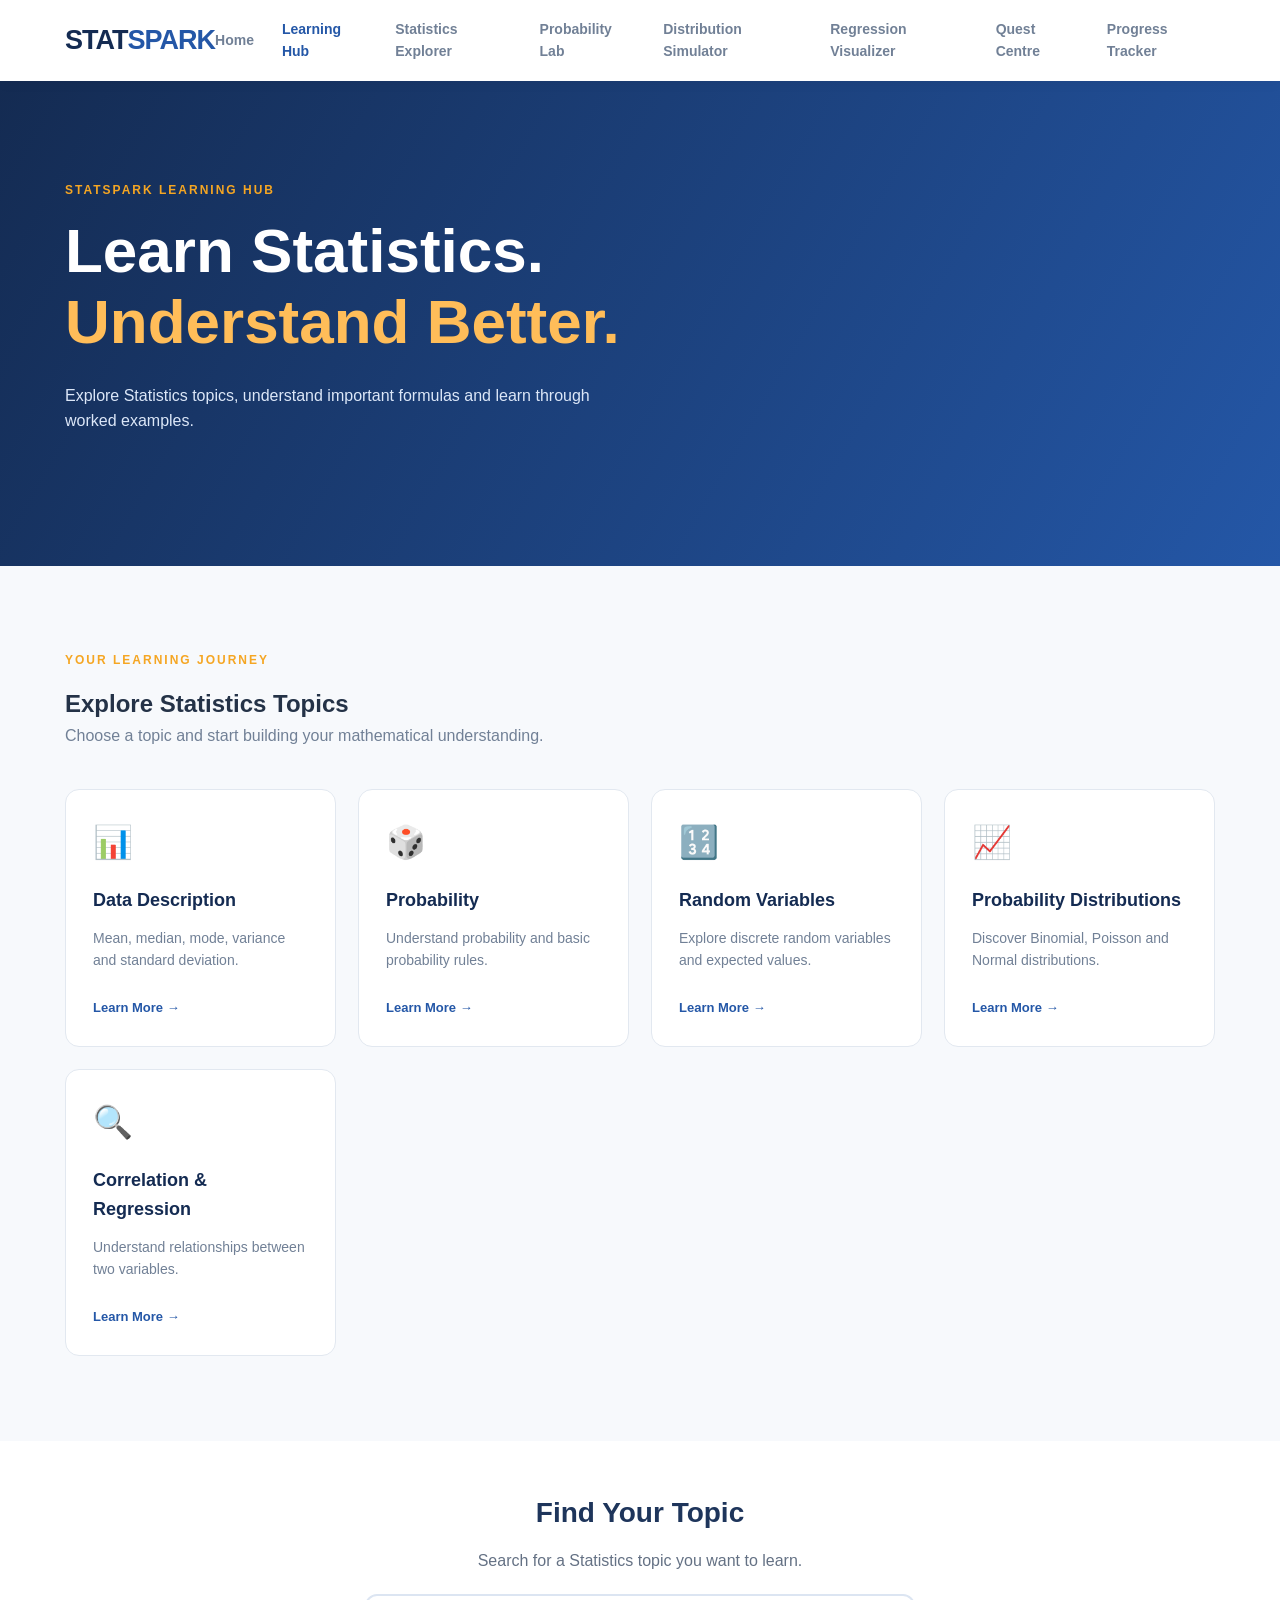
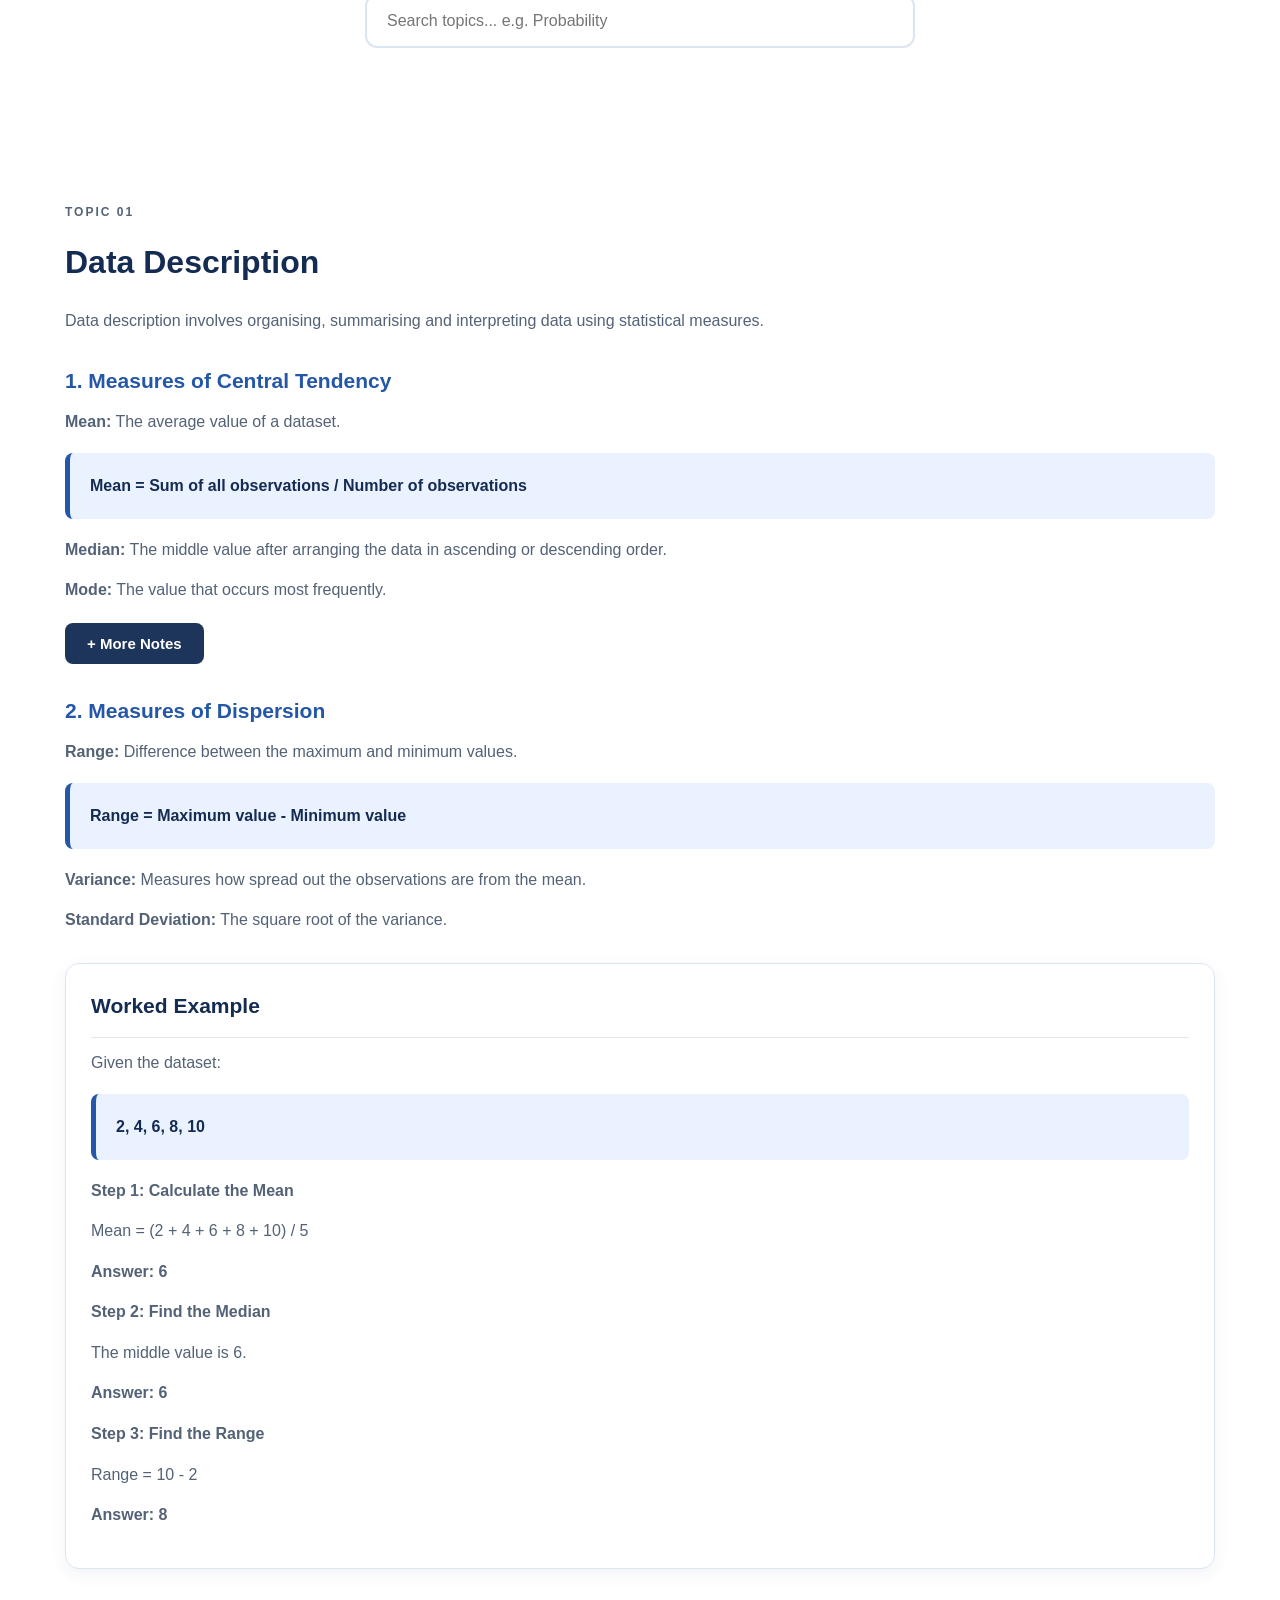
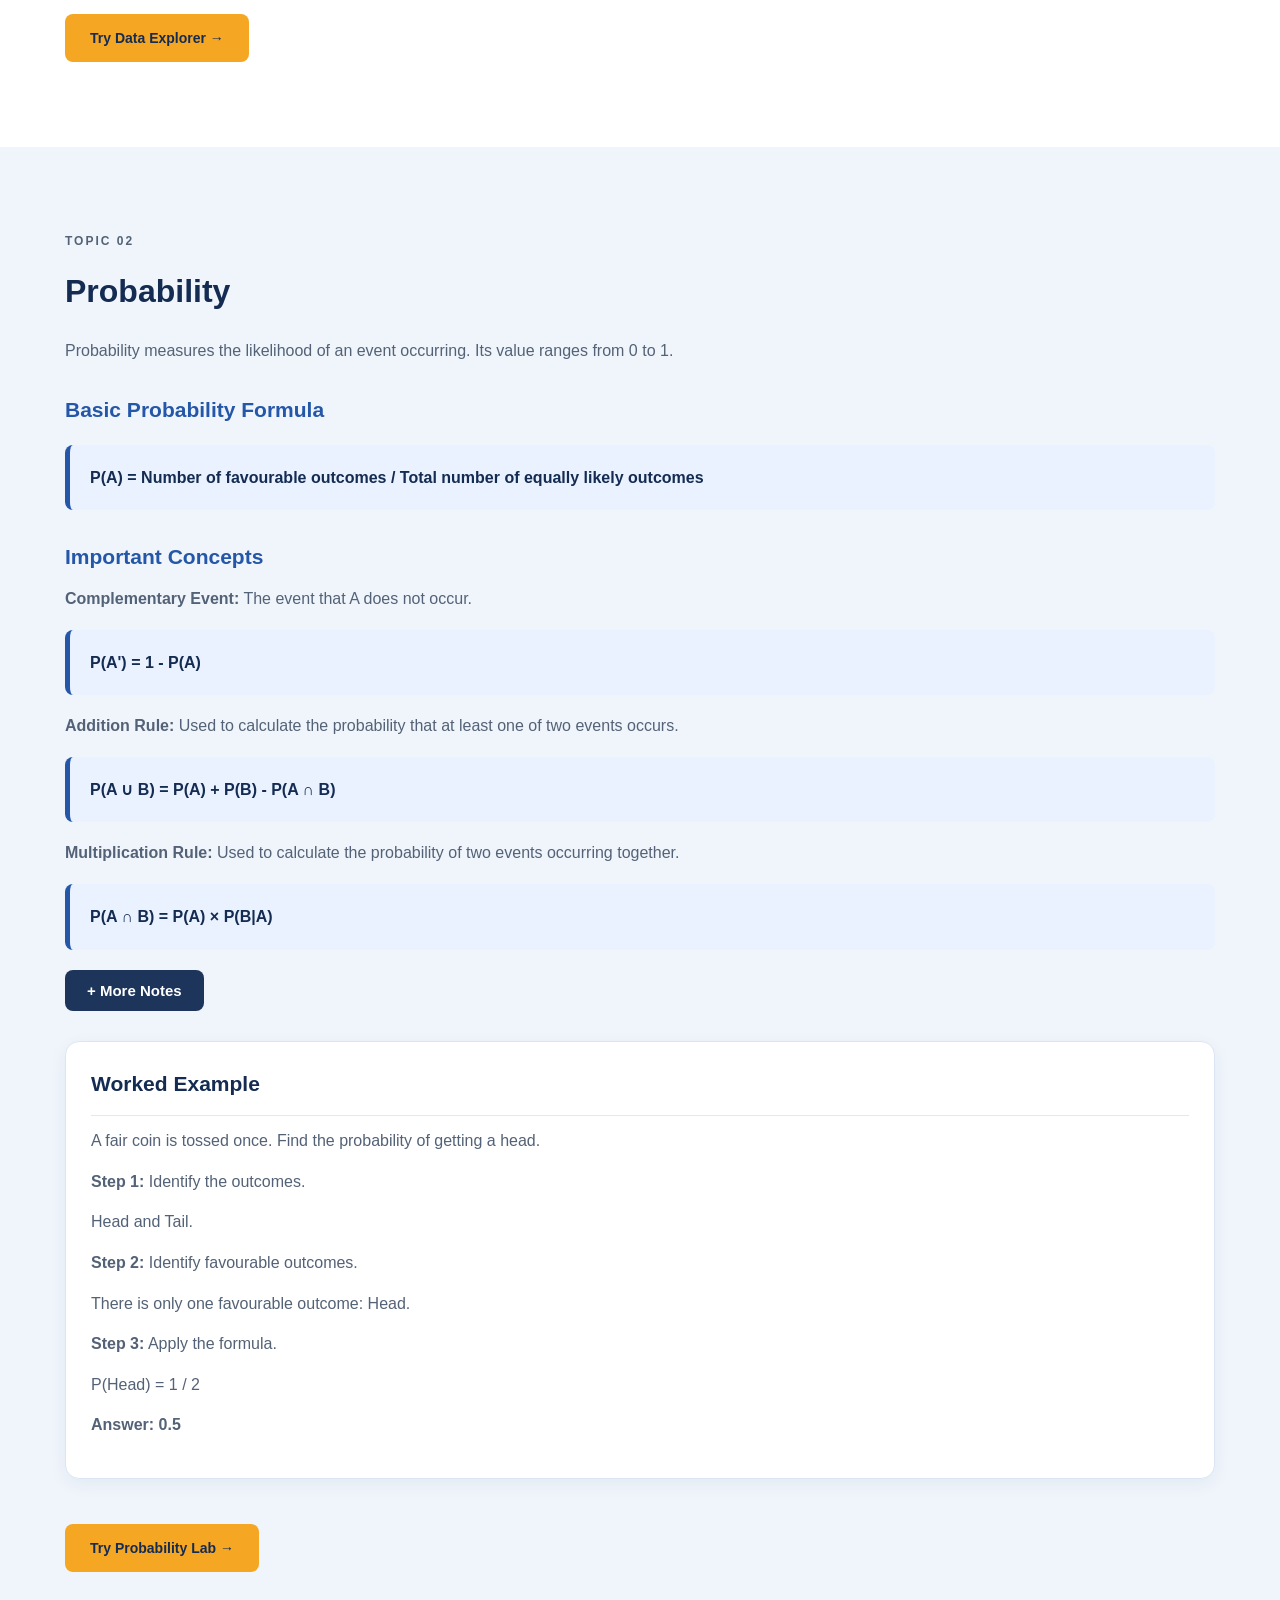
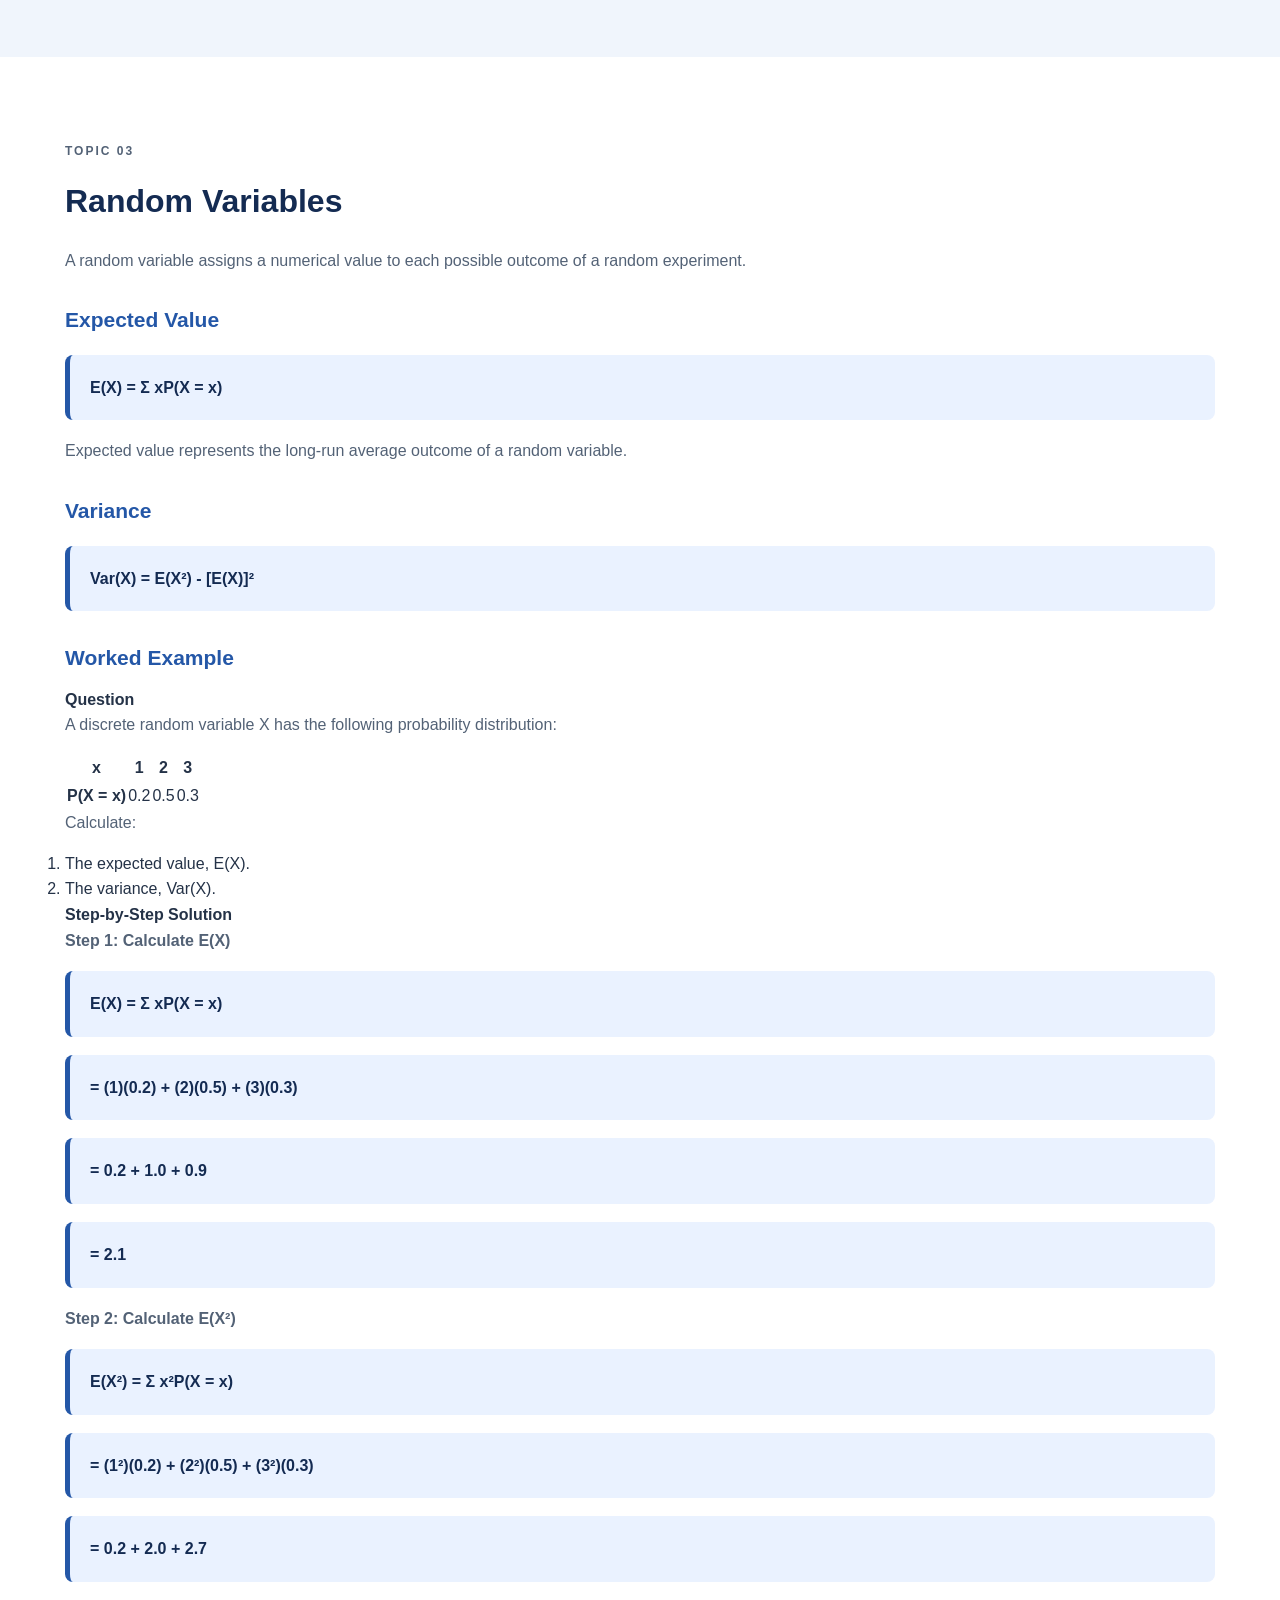
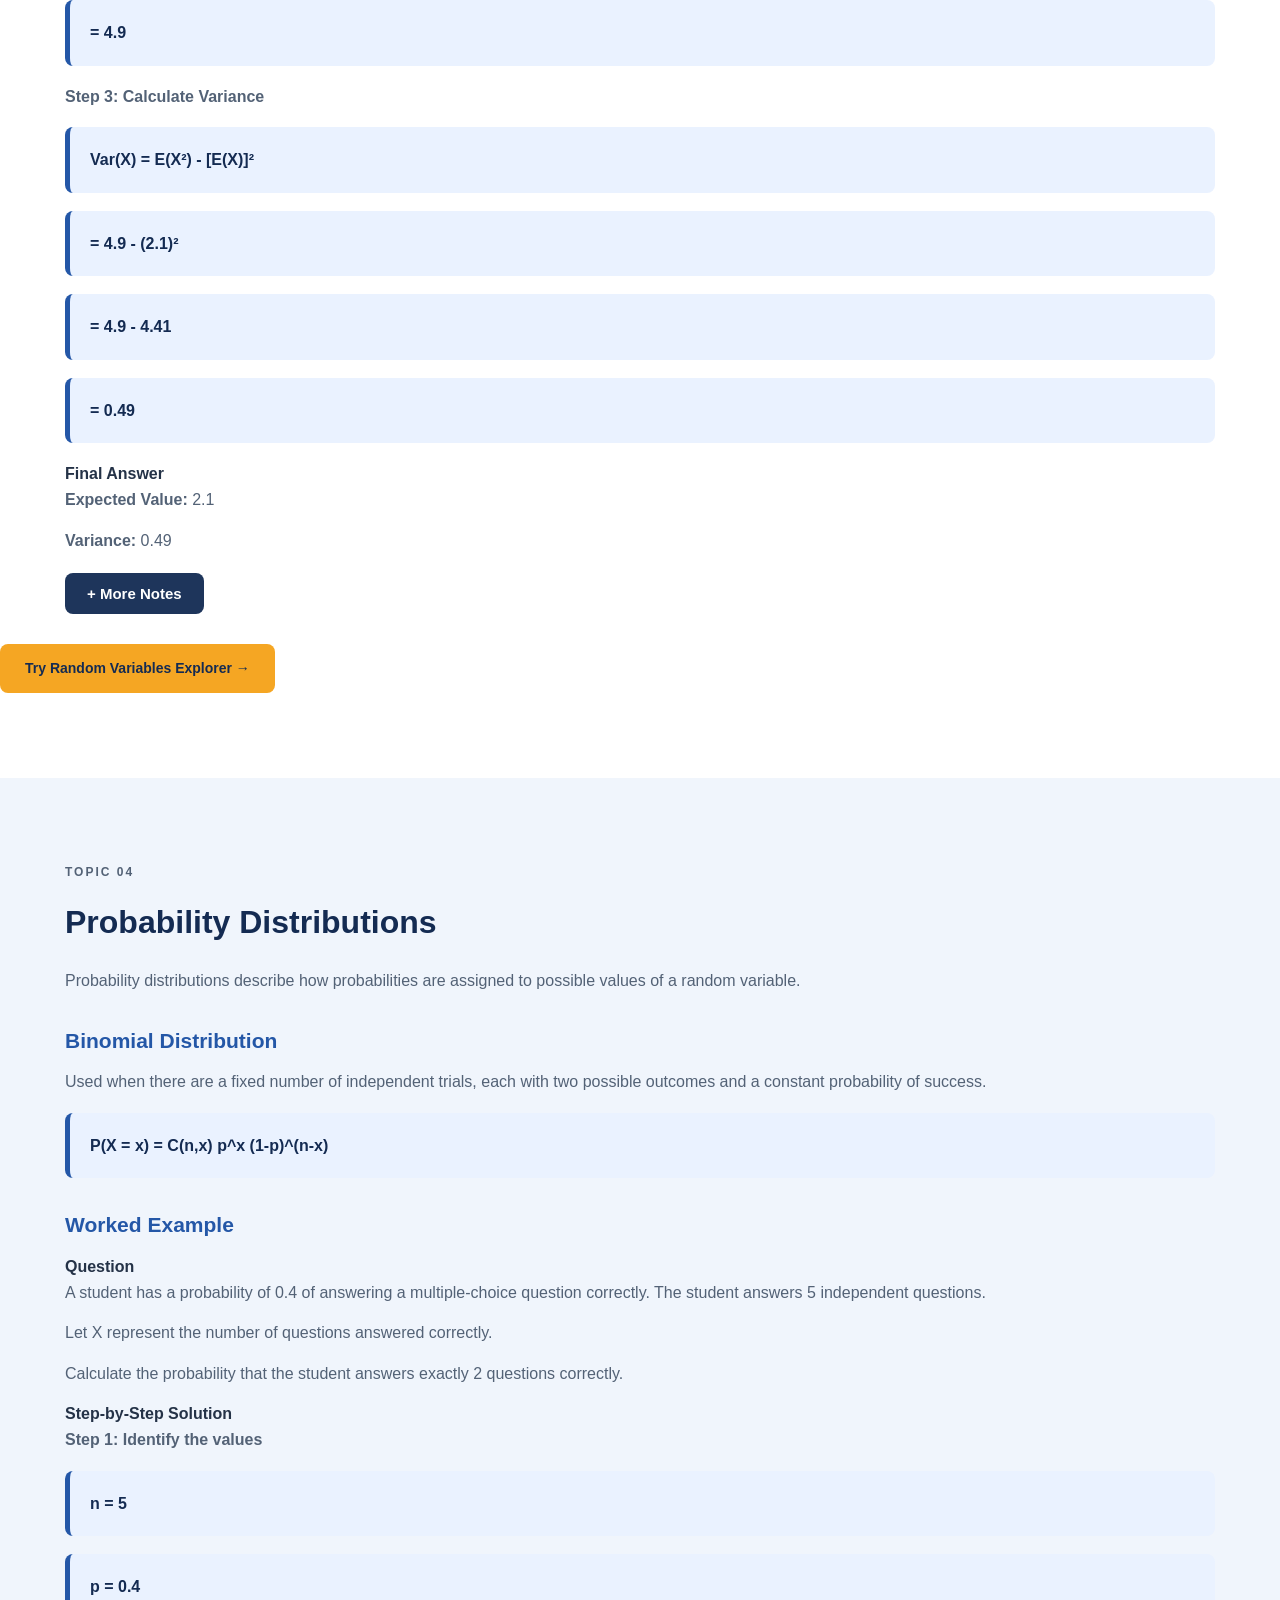
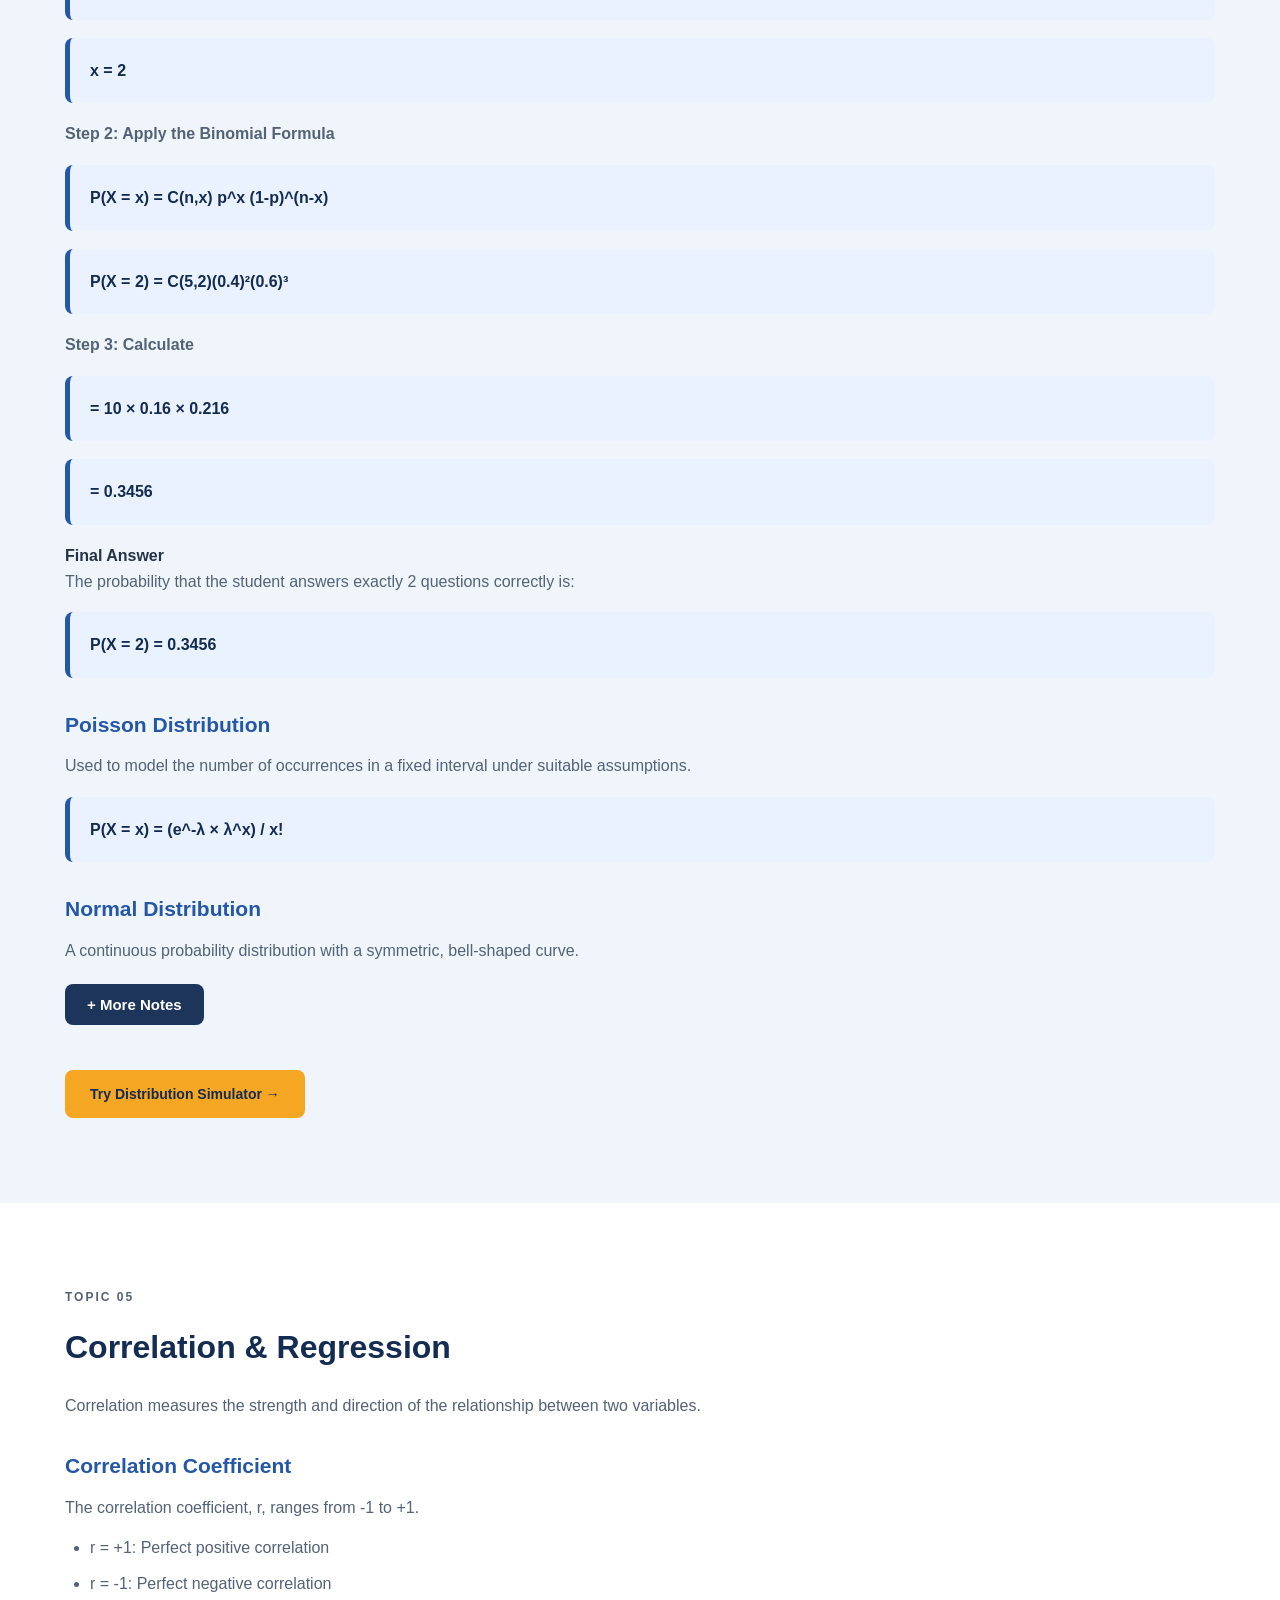
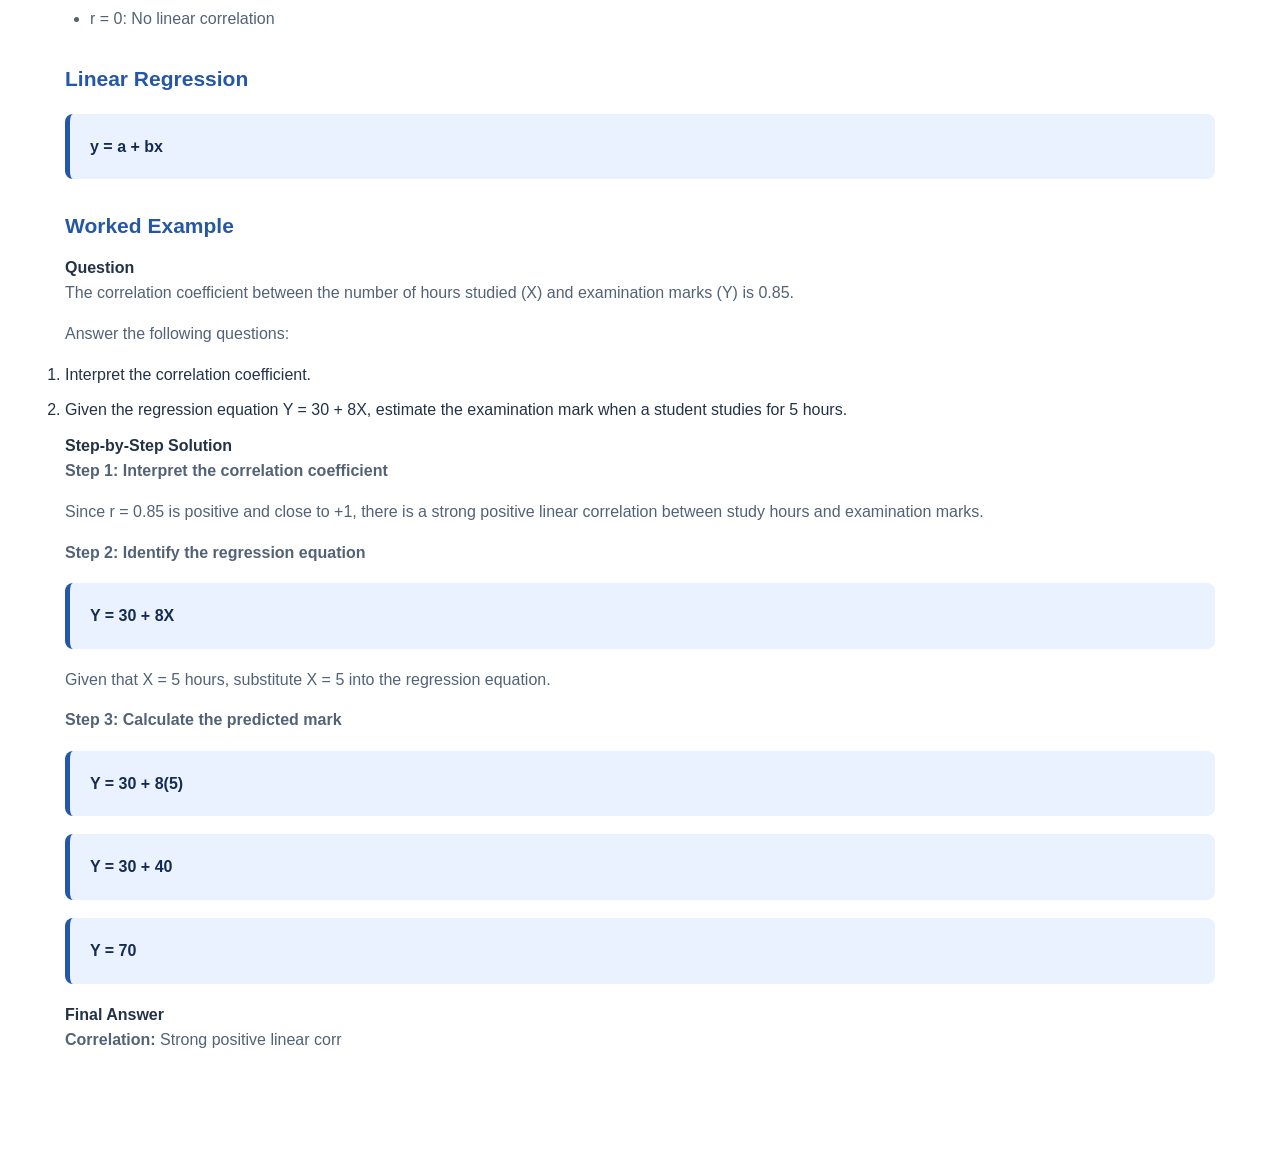
==== pages/learning.html @ 2b433b56 "Create Learning Hub page with statistics topics This file introduces the Learning Hub page, detailin" ====
<!DOCTYPE html>
<html lang="en">
<head>
    <meta charset="UTF-8">
    <meta name="viewport" content="width=device-width, initial-scale=1.0">

    <title>Learning Hub | STATSPARK</title>

    <link rel="stylesheet" href="../css/style.css">
</head>

<body>

    
<!-- NAVIGATION BAR -->
<header class="navbar">
    <div class="container nav-container">

        <a href="../index.html" class="logo">
            STAT<span>SPARK</span>
        </a>

        <button class="menu-toggle" id="menuToggle">
            ☰
        </button>

        <nav id="navMenu">
            <a href="../index.html">Home</a>
            <a href="learning.html" class="active">Learning Hub</a>
            <a href="explorer.html">Statistics Explorer</a>
            <a href="probability.html">Probability Lab</a>
            <a href="distribution.html">Distribution Simulator</a>
            <a href="regression.html">Regression Visualizer</a>
            <a href="quest.html">Quest Centre</a>
            <a href="progress.html">Progress Tracker</a>
        </nav>

    </div>
</header>



    <!-- PAGE HERO -->
    <section class="hero">
        <div class="container">

            <p class="hero-label">STATSPARK LEARNING HUB</p>

            <h1>
                Learn Statistics.
                <span>Understand Better.</span>
            </h1>

            <p class="hero-description">
                Explore Statistics topics, understand important
                formulas and learn through worked examples.
            </p>

        </div>
    </section>


    <!-- TOPIC INTRODUCTION -->
    <section class="section-padding">
        <div class="container">

            <p class="section-label">YOUR LEARNING JOURNEY</p>

            <h2>Explore Statistics Topics</h2>

            <p class="section-description">
                Choose a topic and start building your
                mathematical understanding.
            </p>


            <!-- TOPIC CARDS -->
            <div class="card-grid">

                <a href="#data-description" class="module-card">
                    <div class="card-icon">📊</div>
                    <h3>Data Description</h3>
                    <p>
                        Mean, median, mode, variance
                        and standard deviation.
                    </p>
                    <span>Learn More →</span>
                </a>


                <a href="#probability" class="module-card">
                    <div class="card-icon">🎲</div>
                    <h3>Probability</h3>
                    <p>
                        Understand probability and
                        basic probability rules.
                    </p>
                    <span>Learn More →</span>
                </a>


                <a href="#random-variables" class="module-card">
                    <div class="card-icon">🔢</div>
                    <h3>Random Variables</h3>
                    <p>
                        Explore discrete random variables
                        and expected values.
                    </p>
                    <span>Learn More →</span>
                </a>


                <a href="#distributions" class="module-card">
                    <div class="card-icon">📈</div>
                    <h3>Probability Distributions</h3>
                    <p>
                        Discover Binomial, Poisson
                        and Normal distributions.
                    </p>
                    <span>Learn More →</span>
                </a>


                <a href="#regression" class="module-card">
                    <div class="card-icon">🔍</div>
                    <h3>Correlation & Regression</h3>
                    <p>
                        Understand relationships
                        between two variables.
                    </p>
                    <span>Learn More →</span>
                </a>

            </div>

        </div>
    </section>


  
  <!-- TOPIC SEARCH -->
<section class="topic-search">
    <div class="container">
        <h2>Find Your Topic</h2>
        <p>Search for a Statistics topic you want to learn.</p>

        <input
            type="text"
            id="topicSearch"
            placeholder="Search topics... e.g. Probability"
        >

        <p id="searchMessage"></p>
    </div>
</section>

<!-- TOPIC 1: DATA DESCRIPTION -->
<section class="section-padding" id="data-description">
        <div class="container">

            <p class="section-label">TOPIC 01</p>

            <h2>Data Description</h2>

            <p>
                Data description involves organising,
                summarising and interpreting data using
                statistical measures.
            </p>

            <h3>1. Measures of Central Tendency</h3>

            <p><strong>Mean:</strong> The average value of a dataset.</p>

            <div class="formula-box">
                Mean = Sum of all observations / Number of observations
            </div>

            <p><strong>Median:</strong> The middle value after arranging
            the data in ascending or descending order.</p>

            <p><strong>Mode:</strong> The value that occurs most frequently.</p>
          <!-- EXPANDABLE NOTES -->
<div class="expandable-notes">

    <button class="notes-toggle" onclick="toggleNotes('notes1')">
        + More Notes
    </button>

    <div class="notes-content" id="notes1" hidden>

        <h4>Remember This!</h4>

        <ul>
            <li>Mean is affected by extreme values.</li>
            <li>Median is useful when the dataset contains outliers.</li>
            <li>Mode can be used for both numerical and categorical data.</li>
        </ul>

        <p>
            <strong>Exam Tip:</strong>
            Always arrange the data in ascending order
            before finding the median.
        </p>

    </div>

</div>


            <h3>2. Measures of Dispersion</h3>

            <p><strong>Range:</strong> Difference between the maximum
            and minimum values.</p>

            <div class="formula-box">
                Range = Maximum value - Minimum value
            </div>

            <p><strong>Variance:</strong> Measures how spread out
            the observations are from the mean.</p>

            <p><strong>Standard Deviation:</strong> The square root
            of the variance.</p>


            <div class="example-box">

                <h3>Worked Example</h3>

                <p>Given the dataset:</p>

                <div class="formula-box">
                    2, 4, 6, 8, 10
                </div>

                <p><strong>Step 1: Calculate the Mean</strong></p>

                <p>
                    Mean = (2 + 4 + 6 + 8 + 10) / 5
                </p>

                <p><strong>Answer: 6</strong></p>

                <p><strong>Step 2: Find the Median</strong></p>

                <p>
                    The middle value is 6.
                </p>

                <p><strong>Answer: 6</strong></p>

                <p><strong>Step 3: Find the Range</strong></p>

                <p>
                    Range = 10 - 2
                </p>

                <p><strong>Answer: 8</strong></p>

            </div>

            <a href="explorer.html" class="btn btn-primary">
                Try Data Explorer →
            </a>

        </div>
    </section>


    <!-- TOPIC 2: PROBABILITY -->
    <section class="section-padding" id="probability">

        <div class="container">

            <p class="section-label">TOPIC 02</p>

            <h2>Probability</h2>

            <p>
                Probability measures the likelihood of an event
                occurring. Its value ranges from 0 to 1.
            </p>

            <h3>Basic Probability Formula</h3>

            <div class="formula-box">
                P(A) = Number of favourable outcomes
                / Total number of equally likely outcomes
            </div>

            <h3>Important Concepts</h3>

            <p>
                <strong>Complementary Event:</strong>
                The event that A does not occur.
            </p>

            <div class="formula-box">
                P(A') = 1 - P(A)
            </div>

            <p>
                <strong>Addition Rule:</strong>
                Used to calculate the probability that
                at least one of two events occurs.
            </p>

            <div class="formula-box">
                P(A ∪ B) = P(A) + P(B) - P(A ∩ B)
            </div>

            <p>
                <strong>Multiplication Rule:</strong>
                Used to calculate the probability
                of two events occurring together.
            </p>

            <div class="formula-box">
                P(A ∩ B) = P(A) × P(B|A)
            </div>
          <!-- EXPANDABLE NOTES -->
<div class="expandable-notes">

    <button class="notes-toggle" onclick="toggleNotes('notes2')">
        + More Notes
    </button>

    <div class="notes-content" id="notes2" hidden>

        <h4>Remember This!</h4>

        <ul>
            <li>Probability values are always between 0 and 1.</li>
            <li>An impossible event has a probability of 0.</li>
            <li>A certain event has a probability of 1.</li>
            <li>The sum of probabilities of all possible outcomes is 1.</li>
        </ul>

        <p>
            <strong>Exam Tip:</strong>
            Read the question carefully to identify
            whether it involves an addition rule,
            multiplication rule or complementary event.
        </p>

    </div>

</div>


            <div class="example-box">

                <h3>Worked Example</h3>

                <p>
                    A fair coin is tossed once.
                    Find the probability of getting a head.
                </p>

                <p><strong>Step 1:</strong> Identify the outcomes.</p>

                <p>
                    Head and Tail.
                </p>

                <p><strong>Step 2:</strong> Identify favourable outcomes.</p>

                <p>
                    There is only one favourable outcome: Head.
                </p>

                <p><strong>Step 3:</strong> Apply the formula.</p>

                <p>
                    P(Head) = 1 / 2
                </p>

                <p><strong>Answer: 0.5</strong></p>

            </div>

            <a href="probability.html" class="btn btn-primary">
                Try Probability Lab →
            </a>

        </div>

    </section>


    <!-- TOPIC 3: RANDOM VARIABLES -->
    <section class="section-padding" id="random-variables">

        <div class="container">

            <p class="section-label">TOPIC 03</p>

            <h2>Random Variables</h2>

            <p>
                A random variable assigns a numerical value
                to each possible outcome of a random experiment.
            </p>

            <h3>Expected Value</h3>

            <div class="formula-box">
                E(X) = Σ xP(X = x)
            </div>

            <p>
                Expected value represents the long-run
                average outcome of a random variable.
            </p>

            <h3>Variance</h3>

            <div class="formula-box">
                Var(X) = E(X²) - [E(X)]²
            </div>
          
<!-- WORKED EXAMPLE -->
<div class="worked-example">

    <h3>Worked Example</h3>

    <h4>Question</h4>

    <p>
        A discrete random variable X has the following
        probability distribution:
    </p>

    <table>
        <tr>
            <th>x</th>
            <th>1</th>
            <th>2</th>
            <th>3</th>
        </tr>
        <tr>
            <th>P(X = x)</th>
            <td>0.2</td>
            <td>0.5</td>
            <td>0.3</td>
        </tr>
    </table>

    <p>Calculate:</p>

    <ol>
        <li>The expected value, E(X).</li>
        <li>The variance, Var(X).</li>
    </ol>

    <h4>Step-by-Step Solution</h4>

    <p><strong>Step 1: Calculate E(X)</strong></p>

    <div class="formula-box">
        E(X) = Σ xP(X = x)
    </div>

    <div class="formula-box">
        = (1)(0.2) + (2)(0.5) + (3)(0.3)
    </div>

    <div class="formula-box">
        = 0.2 + 1.0 + 0.9
    </div>

    <div class="formula-box">
        = 2.1
    </div>

    <p><strong>Step 2: Calculate E(X²)</strong></p>

    <div class="formula-box">
        E(X²) = Σ x²P(X = x)
    </div>

    <div class="formula-box">
        = (1²)(0.2) + (2²)(0.5) + (3²)(0.3)
    </div>

    <div class="formula-box">
        = 0.2 + 2.0 + 2.7
    </div>

    <div class="formula-box">
        = 4.9
    </div>

    <p><strong>Step 3: Calculate Variance</strong></p>

    <div class="formula-box">
        Var(X) = E(X²) - [E(X)]²
    </div>

    <div class="formula-box">
        = 4.9 - (2.1)²
    </div>

    <div class="formula-box">
        = 4.9 - 4.41
    </div>

    <div class="formula-box">
        = 0.49
    </div>

    <h4>Final Answer</h4>

    <p>
        <strong>Expected Value:</strong> 2.1
    </p>

    <p>
        <strong>Variance:</strong> 0.49
    </p>

</div>

<!-- EXPANDABLE NOTES -->
<div class="expandable-notes">

    <button class="notes-toggle" onclick="toggleNotes('notes3')">
        + More Notes
    </button>

    <div class="notes-content" id="notes3" hidden>

        <h4>Remember This!</h4>

        <ul>
            <li>A random variable assigns numerical values to outcomes.</li>
            <li>Expected value represents the long-run average.</li>
            <li>Variance measures how spread out the values are around the expected value.</li>
            <li>A larger variance indicates greater variability.</li>
        </ul>

        <p>
            <strong>Exam Tip:</strong>
            Remember that variance is expressed in squared units,
            while standard deviation is expressed in the original units.
        </p>

    </div>

</div>
        </div>
      <a href="explorer.html" class="btn btn-primary">
    Try Random Variables Explorer →
      </a>

    </section>


    <!-- TOPIC 4: DISTRIBUTIONS -->
    <section class="section-padding" id="distributions">

        <div class="container">

            <p class="section-label">TOPIC 04</p>

            <h2>Probability Distributions</h2>

            <p>
                Probability distributions describe how
                probabilities are assigned to possible values
                of a random variable.
            </p>

            <h3>Binomial Distribution</h3>

            <p>
                Used when there are a fixed number of independent
                trials, each with two possible outcomes and
                a constant probability of success.
            </p>

            <div class="formula-box">
                P(X = x) = C(n,x) p^x (1-p)^(n-x)
            </div>

<!-- WORKED EXAMPLE -->
<div class="worked-example">

    <h3>Worked Example</h3>

    <h4>Question</h4>

    <p>
        A student has a probability of 0.4 of answering
        a multiple-choice question correctly.
        The student answers 5 independent questions.
    </p>

    <p>
        Let X represent the number of questions
        answered correctly.
    </p>

    <p>Calculate the probability that the student answers exactly 2 questions correctly.</p>

    <h4>Step-by-Step Solution</h4>

    <p><strong>Step 1: Identify the values</strong></p>

    <div class="formula-box">
        n = 5
    </div>

    <div class="formula-box">
        p = 0.4
    </div>

    <div class="formula-box">
        x = 2
    </div>

    <p><strong>Step 2: Apply the Binomial Formula</strong></p>

    <div class="formula-box">
        P(X = x) = C(n,x) p^x (1-p)^(n-x)
    </div>

    <div class="formula-box">
        P(X = 2) = C(5,2)(0.4)²(0.6)³
    </div>

    <p><strong>Step 3: Calculate</strong></p>

    <div class="formula-box">
        = 10 × 0.16 × 0.216
    </div>

    <div class="formula-box">
        = 0.3456
    </div>

    <h4>Final Answer</h4>

    <p>
        The probability that the student answers
        exactly 2 questions correctly is:
    </p>

    <div class="formula-box">
        P(X = 2) = 0.3456
    </div>

</div>

            <h3>Poisson Distribution</h3>

            <p>
                Used to model the number of occurrences
                in a fixed interval under suitable assumptions.
            </p>

            <div class="formula-box">
                P(X = x) = (e^-λ × λ^x) / x!
            </div>

            <h3>Normal Distribution</h3>

            <p>
                A continuous probability distribution
                with a symmetric, bell-shaped curve.
            </p>
<!-- EXPANDABLE NOTES -->
<div class="expandable-notes">

    <button class="notes-toggle" onclick="toggleNotes('notes4')">
        + More Notes
    </button>

    <div class="notes-content" id="notes4" hidden>

        <h4>Remember This!</h4>

        <ul>
            <li>Binomial distribution involves a fixed number of independent trials.</li>
            <li>Each binomial trial has two possible outcomes: success or failure.</li>
            <li>Poisson distribution models the number of occurrences in a fixed interval.</li>
            <li>Normal distribution is symmetric and bell-shaped.</li>
            <li>In a normal distribution, the mean, median and mode are equal.</li>
        </ul>

        <p>
            <strong>Exam Tip:</strong>
            Identify the characteristics of the question
            before deciding which probability distribution to use.
        </p>

    </div>

</div>
            <a href="distribution.html" class="btn btn-primary">
                Try Distribution Simulator →
            </a>

        </div>

    </section>


    <!-- TOPIC 5: CORRELATION AND REGRESSION -->
    <section class="section-padding" id="regression">

        <div class="container">

            <p class="section-label">TOPIC 05</p>

            <h2>Correlation & Regression</h2>

            <p>
                Correlation measures the strength and direction
                of the relationship between two variables.
            </p>

            <h3>Correlation Coefficient</h3>

            <p>
                The correlation coefficient, r, ranges
                from -1 to +1.
            </p>

            <ul>
                <li>r = +1: Perfect positive correlation</li>
                <li>r = -1: Perfect negative correlation</li>
                <li>r = 0: No linear correlation</li>
            </ul>

            <h3>Linear Regression</h3>

            <div class="formula-box">
                y = a + bx
            </div>

<!-- WORKED EXAMPLE -->
<div class="worked-example">

    <h3>Worked Example</h3>

    <h4>Question</h4>

    <p>
        The correlation coefficient between the number
        of hours studied (X) and examination marks (Y)
        is 0.85.
    </p>

    <p>Answer the following questions:</p>

    <ol>
        <li>Interpret the correlation coefficient.</li>
        <li>Given the regression equation Y = 30 + 8X, estimate the examination mark when a student studies for 5 hours.</li>
    </ol>

    <h4>Step-by-Step Solution</h4>

    <p><strong>Step 1: Interpret the correlation coefficient</strong></p>

    <p>
        Since r = 0.85 is positive and close to +1,
        there is a strong positive linear correlation
        between study hours and examination marks.
    </p>

    <p><strong>Step 2: Identify the regression equation</strong></p>

    <div class="formula-box">
        Y = 30 + 8X
    </div>

    <p>
        Given that X = 5 hours, substitute X = 5
        into the regression equation.
    </p>

    <p><strong>Step 3: Calculate the predicted mark</strong></p>

    <div class="formula-box">
        Y = 30 + 8(5)
    </div>

    <div class="formula-box">
        Y = 30 + 40
    </div>

    <div class="formula-box">
        Y = 70
    </div>

    <h4>Final Answer</h4>

    <p>
        <strong>Correlation:</strong>
        Strong positive linear corr
---- css/style.css ----
/* =================================
   STATSPARK - MAIN STYLESHEET
   ================================= */

/* 1. GLOBAL SETTINGS */

:root {
    --primary: #142b52;
    --secondary: #2457a7;
    --accent: #f5a623;
    --light-blue: #eaf2ff;
    --background: #f7f9fc;
    --white: #ffffff;
    --text: #243247;
    --muted: #718096;
    --border: #e2e8f0;
}

* {
    margin: 0;
    padding: 0;
    box-sizing: border-box;
}

html {
    scroll-behavior: smooth;
}

body {
    font-family: Arial, Helvetica, sans-serif;
    background: var(--background);
    color: var(--text);
    line-height: 1.6;
}

a {
    text-decoration: none;
    color: inherit;
}

.container {
    width: 90%;
    max-width: 1150px;
    margin: auto;
}

.section-padding {
    padding: 85px 0;
}


/* 2. NAVIGATION BAR */

.navbar {
    background: var(--white);
    padding: 18px 0;
    position: sticky;
    top: 0;
    z-index: 100;
    box-shadow: 0 2px 12px rgba(0,0,0,0.05);
}

.nav-container {
    display: flex;
    align-items: center;
    justify-content: space-between;
}

.logo {
    font-size: 27px;
    font-weight: 800;
    color: var(--primary);
    letter-spacing: -1px;
}

.logo span {
    color: var(--secondary);
}

.navbar nav {
    display: flex;
    align-items: center;
    gap: 28px;
}

.navbar nav a {
    color: var(--muted);
    font-size: 14px;
    font-weight: 600;
    transition: 0.3s;
}

.navbar nav a:hover,
.navbar nav a.active {
    color: var(--secondary);
}

.menu-toggle {
    display: none;
    border: none;
    background: none;
    font-size: 27px;
    cursor: pointer;
    color: var(--primary);
}


/* 3. HERO SECTION */

.hero {
    background: linear-gradient(
        120deg,
        #142b52,
        #2457a7
    );
    color: var(--white);
    padding: 100px 0;
    overflow: hidden;
}

.hero-content {
    display: grid;
    grid-template-columns: 1.2fr 0.8fr;
    align-items: center;
    gap: 50px;
}

.hero-label,
.section-label {
    color: var(--accent);
    font-size: 12px;
    font-weight: 800;
    letter-spacing: 2px;
    margin-bottom: 15px;
}

.hero h1 {
    font-size: clamp(38px, 5vw, 62px);
    line-height: 1.15;
    margin-bottom: 25px;
}

.hero h1 span {
    color: #ffbd59;
    display: block;
}

.hero-description {
    color: #dce7f8;
    max-width: 550px;
    font-size: 16px;
    margin-bottom: 32px;
}

.hero-buttons {
    display: flex;
    flex-wrap: wrap;
    gap: 14px;
}


/* 4. BUTTONS */

.btn {
    display: inline-block;
    padding: 13px 25px;
    border-radius: 8px;
    font-size: 14px;
    font-weight: 700;
    transition: 0.3s;
    cursor: pointer;
}

.btn-primary {
    background: var(--accent);
    color: var(--primary);
}

.btn-primary:hover {
    background: #ffc15b;
    transform: translateY(-3px);
}

.btn-secondary {
    border: 1px solid rgba(255,255,255,0.6);
    color: var(--white);
}

.btn-secondary:hover {
    background: var(--white);
    color: var(--primary);
}

.btn-light {
    background: var(--white);
    color: var(--primary);
}

.btn-light:hover {
    background: var(--accent);
    transform: translateY(-3px);
}


/* 5. HERO VISUAL */

.hero-visual {
    display: flex;
    justify-content: center;
    align-items: center;
}

.visual-card {
    background: var(--white);
    color: var(--primary);
    padding: 30px;
    border-radius: 18px;
    width: 100%;
    max-width: 380px;
    box-shadow: 0 20px 50px rgba(0,0,0,0.2);
}

.visual-card p:first-child {
    color: var(--secondary);
    font-size: 11px;
    font-weight: 800;
    letter-spacing: 2px;
}

.visual-card h2 {
    margin: 12px 0 25px;
    font-size: 23px;
}

.chart {
    height: 170px;
    display: flex;
    align-items: end;
    justify-content: space-around;
    gap: 15px;
    border-bottom: 2px solid var(--border);
    padding: 0 10px;
}

.bar {
    flex: 1;
    background: linear-gradient(
        to top,
        #2457a7,
        #75a8f5
    );
    border-radius: 7px 7px 0 0;
    animation: grow 1.2s ease;
}

.bar-1 { height: 45%; }
.bar-2 { height: 70%; }
.bar-3 { height: 55%; }
.bar-4 { height: 90%; }
.bar-5 { height: 75%; }

.chart-caption {
    margin-top: 15px;
    font-size: 12px;
    color: var(--muted);
}

@keyframes grow {
    from {
        height: 0;
    }
}


/* 6. INTRODUCTION */

.intro {
    text-align: center;
    background: var(--white);
}

.intro .section-label {
    color: var(--secondary);
}

.intro h2,
.modules h2,
.tools h2 {
    color: var(--primary);
    font-size: clamp(27px, 4vw, 38px);
    margin-bottom: 18px;
}

.intro p:last-child {
    max-width: 750px;
    margin: auto;
    color: var(--muted);
    font-size: 16px;
}


/* 7. MODULES AND TOOLS */

.modules,
.tools {
    text-align: center;
}

.modules .section-label,
.tools .section-label {
    color: var(--secondary);
}

.section-description {
    color: var(--muted);
    margin-bottom: 40px;
}

.card-grid {
    display: grid;
    grid-template-columns: repeat(4, 1fr);
    gap: 22px;
    margin-top: 40px;
    text-align: left;
}

.module-card,
.tool-card {
    display: block;
    background: var(--white);
    padding: 27px;
    border-radius: 14px;
    border: 1px solid var(--border);
    transition: 0.3s;
}

.module-card:hover,
.tool-card:hover {
    transform: translateY(-7px);
    box-shadow: 0 12px 30px rgba(20,43,82,0.1);
    border-color: #a9c7f7;
}

.card-icon {
    font-size: 32px;
    margin-bottom: 18px;
}

.module-card h3,
.tool-card h3 {
    color: var(--primary);
    font-size: 18px;
    margin-bottom: 12px;
}

.module-card p,
.tool-card p {
    color: var(--muted);
    font-size: 14px;
    margin-bottom: 22px;
}

.module-card span,
.tool-card span {
    color: var(--secondary);
    font-size: 13px;
    font-weight: 800;
}

.tools {
    background: var(--light-blue);
}


/* 8. QUEST SECTION */

.quest-section {
    background: linear-gradient(
        120deg,
        #142b52,
        #2457a7
    );
    color: var(--white);
    padding: 70px 0;
}

.quest-content {
    display: flex;
    align-items: center;
    justify-content: space-between;
    gap: 30px;
}

.quest-content h2 {
    font-size: clamp(25px, 4vw, 36px);
    margin-bottom: 15px;
}

.quest-content p:not(.section-label) {
    color: #dce7f8;
    max-width: 600px;
}


/* 9. FOOTER */

.footer {
    background: #0d1d38;
    color: var(--white);
    text-align: center;
    padding: 45px 0;
}

.footer h3 {
    font-size: 25px;
    margin-bottom: 8px;
    letter-spacing: 1px;
}

.footer p {
    color: #b7c5da;
    font-size: 13px;
    margin-top: 8px;
}

.footer .copyright {
    margin-top: 22px;
    color: #8192aa;
    font-size: 12px;
}


/* 10. TABLET RESPONSIVE */

@media (max-width: 900px) {

    .card-grid {
        grid-template-columns: repeat(2, 1fr);
    }

    .hero-content {
        grid-template-columns: 1fr;
    }

    .hero-visual {
        margin-top: 20px;
    }
}


/* 11. MOBILE RESPONSIVE */

@media (max-width: 650px) {

    .container {
        width: 88%;
    }

    .section-padding {
        padding: 60px 0;
   
/* =================================
   DISTRIBUTION SIMULATOR INPUTS
================================= */

#distributionContent {
    margin-top: 25px;
}

#distributionContent label {
    display: block;
    color: #142b52;
    font-weight: 700;
    margin-top: 20px;
    margin-bottom: 8px;
}

#distributionContent input {
    display: block;
    width: 100%;
    max-width: 500px;
    padding: 13px 15px;
    border: 1px solid #dce5f2;
    border-radius: 8px;
    font-size: 16px;
    margin-bottom: 15px;
    background: #ffffff;
}

#distributionContent input:focus {
    outline: none;
    border-color: #2457a7;
    box-shadow: 0 0 0 3px rgba(36, 87, 167, 0.12);
}

#distributionContent button {
    margin-top: 15px;
}

#distributionContent .formula-box {
    margin-top: 20px;
}

@media (max-width: 600px) {
    #distributionContent label {
        font-size: 14px;
    }

    #distributionContent input {
        max-width: 100%;
    }
}
 }

    .navbar {
        padding: 15px 0;
    }

    .logo {
        font-size: 23px;
    }

    .menu-toggle {
        display: block;
    }

    .navbar nav {
        display: none;
        position: absolute;
        top: 65px;
        left: 0;
        width: 100%;
        background: var(--white);
        flex-direction: column;
        align-items: flex-start;
        padding: 20px 6%;
        gap: 20px;
        box-shadow: 0 10px 20px rgba(0,0,0,0.08);
    }

    .navbar nav.show {
        display: flex;
    }

    .hero {
        padding: 70px 0;
    }

    .hero h1 {
        font-size: 40px;
    }

    .hero-description {
        font-size: 14px;
    }

    .card-grid {
        grid-template-columns: 1fr;
    }

    .quest-content {
        flex-direction: column;
        align-items: flex-start;
    }

    .visual-card {
        padding: 23px;
    }
}

/* =================================
   STATSPARK - LEARNING HUB STYLES
   ================================= */

/* TOPIC SECTIONS */

#data-description,
#random-variables,
#regression {
    background: #ffffff;
}

#probability,
#distributions {
    background: #f0f5fc;
}

#data-description,
#probability,
#random-variables,
#distributions,
#regression {
    scroll-margin-top: 85px;
}

#data-description h2,
#probability h2,
#random-variables h2,
#distributions h2,
#regression h2 {
    color: #142b52;
    margin: 12px 0 20px;
    font-size: 32px;
}

#data-description h3,
#probability h3,
#random-variables h3,
#distributions h3,
#regression h3 {
    color: #2457a7;
    font-size: 21px;
    margin-top: 30px;
    margin-bottom: 12px;
}

#data-description p,
#probability p,
#random-variables p,
#distributions p,
#regression p {
    margin-bottom: 15px;
    color: #536276;
}


/* FORMULA BOX */

.formula-box {
    background: #eaf2ff;
    border-left: 5px solid #2457a7;
    padding: 20px;
    margin: 18px 0;
    border-radius: 8px;
    color: #142b52;
    font-weight: 700;
    font-size: 16px;
    overflow-wrap: anywhere;
}


/* WORKED EXAMPLE BOX */

.example-box {
    background: #ffffff;
    border: 1px solid #dce6f3;
    border-radius: 14px;
    padding: 25px;
    margin: 30px 0;
    box-shadow: 0 5px 18px rgba(20,43,82,0.06);
}

.example-box h3 {
    margin-top: 0 !important;
    color: #142b52 !important;
    border-bottom: 1px solid #e2e8f0;
    padding-bottom: 15px;
}

.example-box p {
    margin-bottom: 13px;
}


/* TOPIC LIST */

#regression ul {
    padding-left: 25px;
    margin: 15px 0 25px;
    color: #536276;
}

#regression li {
    margin-bottom: 10px;
}


/* LEARNING BUTTON */

#data-description .btn,
#probability .btn,
#distributions .btn,
#regression .btn {
    margin-top: 15px;
}


/* MOBILE RESPONSIVE */

@media (max-width: 650px) {

    #data-description h2,
    #probability h2,
    #random-variables h2,
    #distributions h2,
    #regression h2 {
        font-size: 27px;
    }

    #data-description h3,
    #probability h3,
    #random-variables h3,
    #distributions h3,
    #regression h3 {
        font-size: 19px;
    }

    .formula-box {
        padding: 16px;
        font-size: 14px;
    }

    .example-box {
        padding: 18px;
    }

}

/* =================================
   TOPIC SEARCH
================================= */

.topic-search {
    background: #ffffff;
    padding: 50px 20px;
    text-align: center;
}

.topic-search h2 {
    color: #1e355b;
    font-size: 28px;
    margin-bottom: 12px;
}

.topic-search p {
    color: #647184;
    margin-bottom: 20px;
}

#topicSearch {
    width: 100%;
    max-width: 550px;
    padding: 16px 20px;
    border: 2px solid #dce5f2;
    border-radius: 12px;
    font-size: 16px;
    outline: none;
    transition: 0.3s;
}

#topicSearch:focus {
    border-color: #315f9f;
    box-shadow: 0 0 0 3px rgba(49, 95, 159, 0.12);
}

#searchMessage {
    margin-top: 15px;
    color: #647184;
    font-size: 14px;
}

@media (max-width: 600px) {
    .topic-search {
        padding: 35px 18px;
    }

    .topic-search h2 {
        font-size: 23px;
    }
}
/* =================================
   EXPANDABLE NOTES
================================= */

.expandable-notes {
    margin: 20px 0 30px;
}

.notes-toggle {
    background: #1e355b;
    color: #ffffff;
    border: none;
    padding: 12px 22px;
    border-radius: 8px;
    font-size: 15px;
    font-weight: 600;
    cursor: pointer;
    transition: 0.3s;
}

.notes-toggle:hover {
    background: #315f9f;
}

.notes-content {
    background: #f0f5fc;
    border-left: 4px solid #315f9f;
    border-radius: 10px;
    padding: 20px;
    margin-top: 15px;
}

.notes-content h4 {
    color: #1e355b;
    margin-bottom: 12px;
}

.notes-content ul {
    padding-left: 22px;
    line-height: 1.8;
}

.notes-content p {
    margin-top: 15px;
    line-height: 1.7;
}

/* =================================
   STATSPARK - EXPLANATION DESIGN
================================= */

.explanation-section {
    background: #ffffff;
    border: 1px solid #e2e8f0;
    border-radius: 14px;
    padding: 24px;
    margin-bottom: 22px;
    box-shadow: 0 4px 12px rgba(0, 0, 0, 0.04);
}

.explanation-section h3 {
    color: #1e355b;
    font-size: 20px;
    margin-bottom: 18px;
    padding-bottom: 12px;
    border-bottom: 2px solid #eaf0f8;
}

.explanation-section p {
    color: #475569;
    line-height: 1.8;
    margin-bottom: 12px;
}

.explanation-section p strong {
    color: #1e355b;
}

.explanation-section p:last-child {
    background: #edf5ff;
    border-left: 4px solid #315f9f;
    border-radius: 8px;
    padding: 14px;
    color: #1e355b;
    margin-top: 18px;
    margin-bottom: 0;
}

@media (max-width: 600px) {

    .explanation-section {
        padding: 17px;
    }

    .explanation-section h3 {
        font-size: 18px;
    }

}
/* =================================
   EXPLORER INPUT HINT
================================= */

.input-hint {
    color: #64748b;
    font-size: 13px;
    line-height: 1.6;
    margin-top: 8px;
    margin-bottom: 15px;
}
/* =================================
   EXPLORER - RESULT HIGHLIGHT
================================= */

.result-box {
    background: #ffffff;
    border: 1px solid #e2e8f0;
    border-radius: 12px;
    padding: 22px;
    text-align: center;
    transition: 0.3s;
}

.result-box h3 {
    color: #2457a7;
    font-size: 28px;
    font-weight: 800;
    margin-top: 8px;
    overflow-wrap: anywhere;
}

.result-box p {
    color: #64748b;
    font-size: 14px;
    font-weight: 600;
}

.result-box:hover {
    border-color: #2457a7;
    transform: translateY(-3px);
}

@media (max-width: 600px) {

    .result-box {
        padding: 17px;
    }

    .result-box h3 {
        font-size: 24px;
    }

}
/* =================================
   EXPLORER - RESPONSIVE RESULTS GRID
================================= */

.results-grid {
    display: grid;
    grid-template-columns: repeat(3, minmax(0, 1fr));
    gap: 18px;
}

@media (max-width: 600px) {

    .results-grid {
        grid-template-columns: repeat(2, minmax(0, 1fr));
        gap: 12px;
    }

}
/* =================================
   STATSPARK - CALCULATION HISTORY
================================= */

.history-item {
    background: #f8fafc;
    border: 1px solid #e2e8f0;
    border-left: 4px solid #315f9f;
    border-radius: 12px;
    padding: 20px;
    margin: 16px 0;
    transition: 0.3s;
}

.history-item:hover {
    border-color: #315f9f;
    transform: translateY(-2px);
    box-shadow: 0 4px 12px rgba(0, 0, 0, 0.05);
}

.history-item h3 {
    color: #1e355b;
    font-size: 17px;
    margin-bottom: 14px;
}

.history-item p {
    color: #475569;
    font-size: 14px;
    line-height: 1.7;
    margin-bottom: 7px;
    overflow-wrap: anywhere;
}

.history-item strong {
    color: #1e355b;
}

@media (max-width: 600px) {

    .history-item {
        padding: 16px;
    }

}
/* =================================
   QUICK INTERPRETATION
================================= */

.interpretation-item {
    background: #f8fafc;
    border: 1px solid #e2e8f0;
    border-left: 4px solid #315f9f;
    border-radius: 10px;
    padding: 18px;
    margin: 14px 0;
}

.interpretation-item h3 {
    color: #1e355b;
    font-size: 17px;
    margin-bottom: 8px;
}

.interpretation-item p {
    color: #475569;
    font-size: 14px;
    line-height: 1.7;
}

.interpretation-item strong {
    color: #2457a7;
}

@media (max-width: 600px) {

    .interpretation-item {
        padding: 15px;
    }

}
/* =================================
   DATASET COMPARISON TABLE
================================= */

.comparison-table {
    width: 100%;
    border-collapse: collapse;
    margin-top: 20px;
    text-align: center;
    table-layout: fixed;
}

.comparison-table th,
.comparison-table td {
    border: 1px solid #e2e8f0;
    padding: 12px 8px;
    overflow-wrap: anywhere;
}

.comparison-table th {
    background: #1e355b;
    color: #ffffff;
    font-weight: 700;
}

.comparison-table td {
    color: #475569;
    background: #ffffff;
}

.comparison-table tr:nth-child(even) td {
    background: #f0f5fc;
}

.comparison-table th:first-child,
.comparison-table td:first-child {
    font-weight: 700;
}


@media (max-width: 600px) {
    .comparison-table th,
    .comparison-table td {
        padding: 9px 5px;
        font-size: 12px;
    }
}

/* =================================
   DICE FREQUENCY CHART
================================= */

.chart-container {
    margin-top: 30px;
    padding: 20px;
    background: #f0f5fc;
    border-radius: 12px;
}

.chart-container h3 {
    color: #1e355b;
    margin-bottom: 15px;
}

.frequency-chart {
    margin-top: 20px;
}

.chart-row {
    display: flex;
    align-items: center;
    gap: 12px;
    margin-bottom: 16px;
}

.chart-label {
    width: 20px;
    font-weight: bold;
    color: #1e355b;
}

.chart-bar-container {
    flex: 1;
    height: 22px;
    background: #dce5f2;
    border-radius: 20px;
    overflow: hidden;
}

.chart-bar {
    height: 100%;
    background: #315f9f;
    border-radius: 20px;
    transition: width 0.4s ease;
}

.chart-value {
    width: 25px;
    text-align: right;
    font-weight: bold;
}

@media (max-width: 480px) {
    .chart-container {
        padding: 15px;
    }

    .chart-row {
        gap: 8px;
    }
}
/* =================================
   BINOMIAL DISTRIBUTION GRAPH
================================= */

.distribution-chart {
    margin-top: 25px;
    padding: 20px;
    background: #f0f5fc;
    border-radius: 12px;
}

.distribution-bar-row {
    display: flex;
    align-items: center;
    gap: 10px;
    margin-bottom: 15px;
}

.distribution-bar-label {
    width: 25px;
    font-weight: bold;
    color: #1e355b;
    text-align: center;
}

.distribution-bar-track {
    flex: 1;
    height: 24px;
    background: #dce5f2;
    border-radius: 20px;
    overflow: hidden;
}

.distribution-bar {
    height: 100%;
    background: #315f9f;
    border-radius: 20px;
    min-width: 0;
}

.distribution-bar-value {
    width: 55px;
    text-align: right;
    font-size: 13px;
    font-weight: bold;
    color: #1e355b;
}

@media (max-width: 480px) {
    .distribution-chart {
        padding: 12px;
    }

    .distribution-bar-row {
        gap: 6px;
    }

    .distribution-bar-value {
        width: 48px;
        font-size: 12px;
    }
}
/* =================================
   NORMAL DISTRIBUTION BELL CURVE
================================= */

.normal-chart {
    width: 100%;
    margin-top: 25px;
    padding: 15px;
    background: #f0f5fc;
    border-radius: 12px;
    overflow: hidden;
}

.normal-chart svg {
    display: block;
    width: 100%;
    height: auto;
}

.normal-chart text {
    fill: #1e355b;
    font-family: Arial, sans-serif;
}

@media (max-width: 480px) {
    .normal-chart {
        padding: 8px;
    }
}
/* =================================
   REGRESSION VISUALIZER CHART
================================= */

.regression-chart-container {
    width: 100%;
    margin-top: 25px;
    padding: 15px;
    background: #f0f5fc;
    border-radius: 12px;
    over
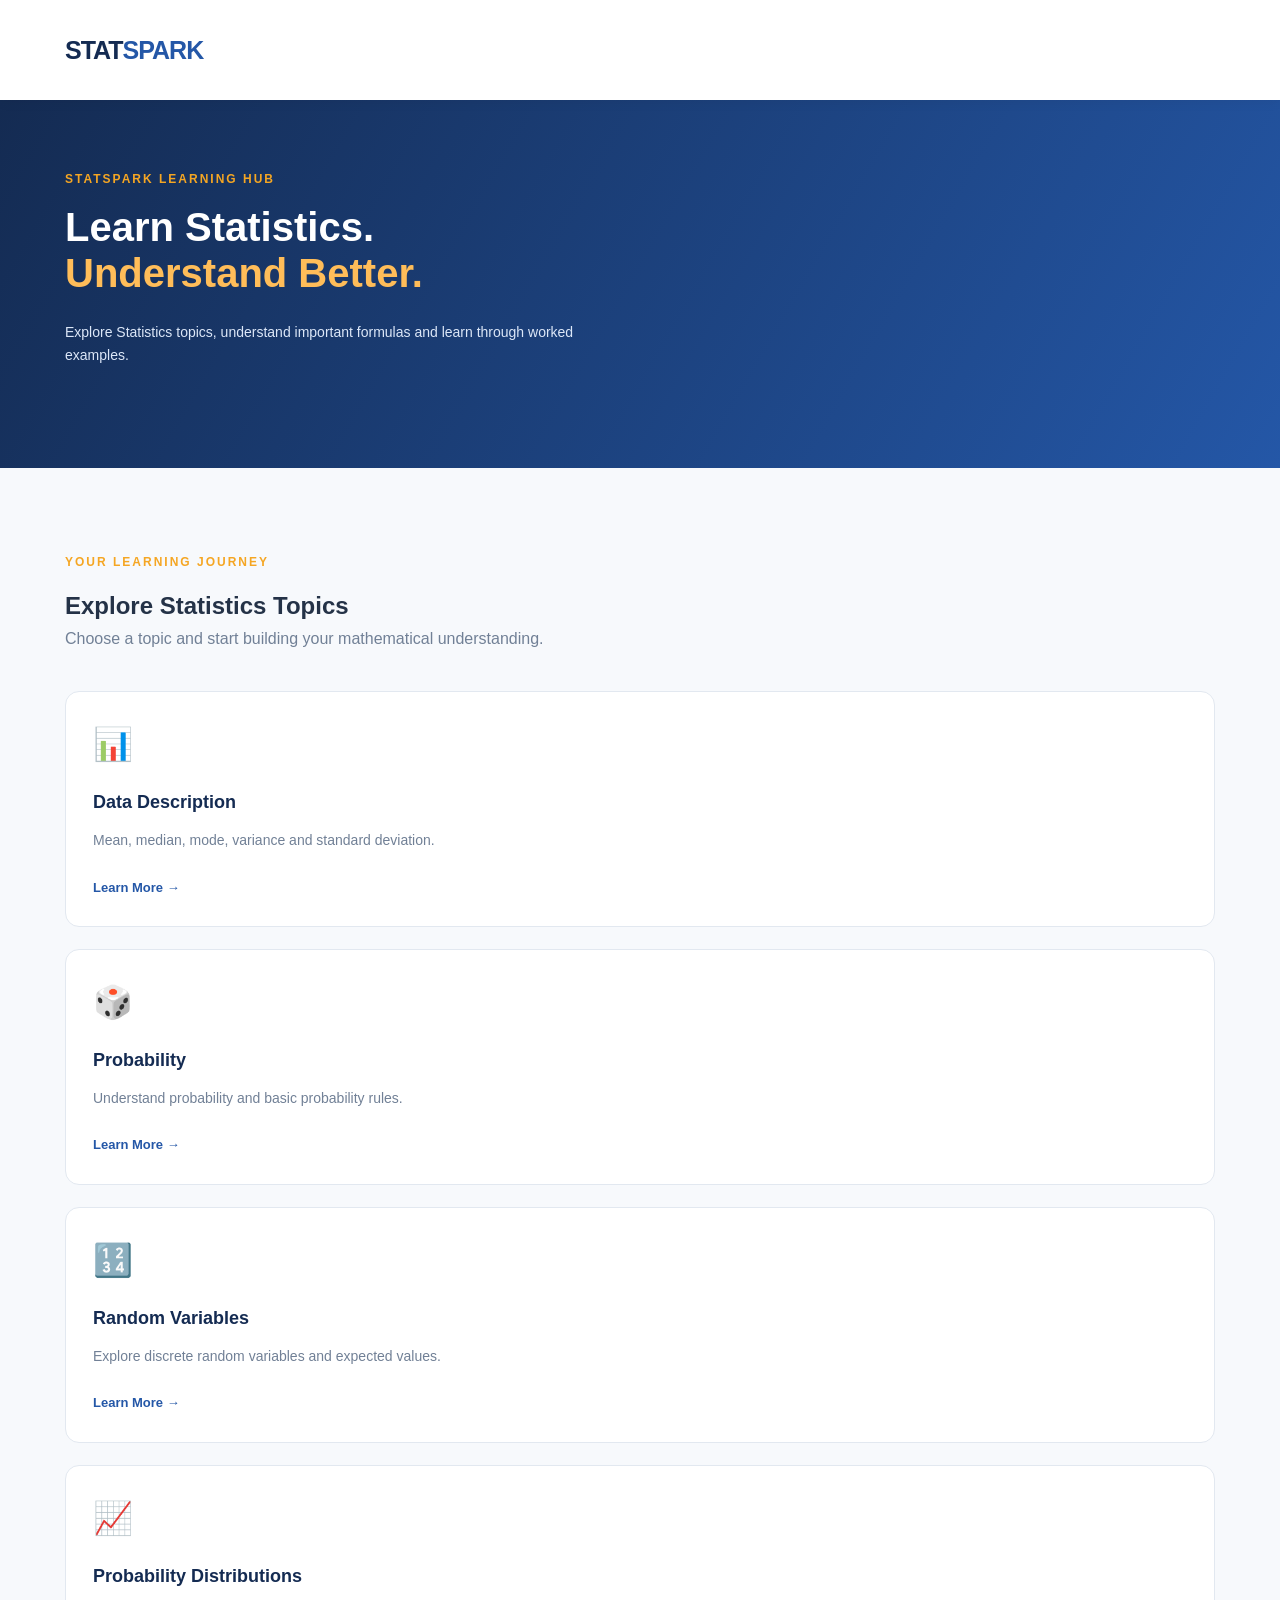
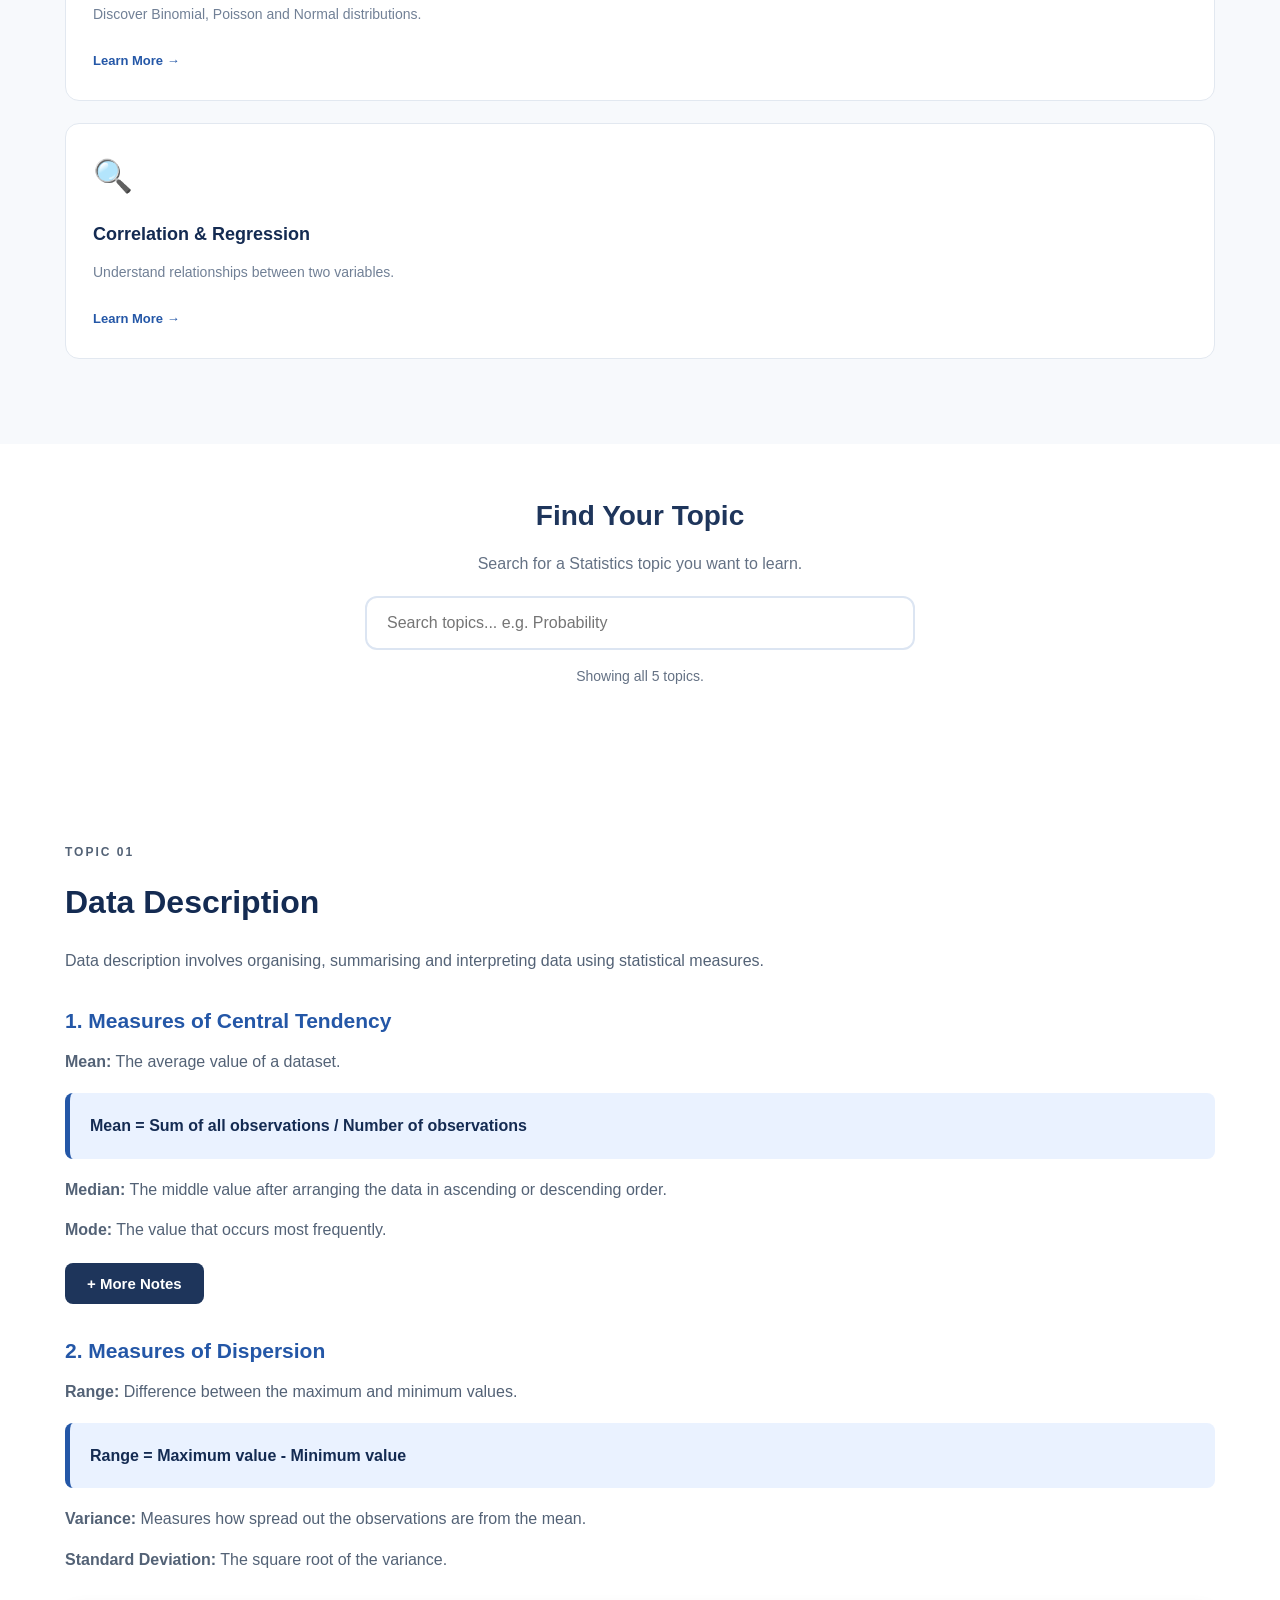
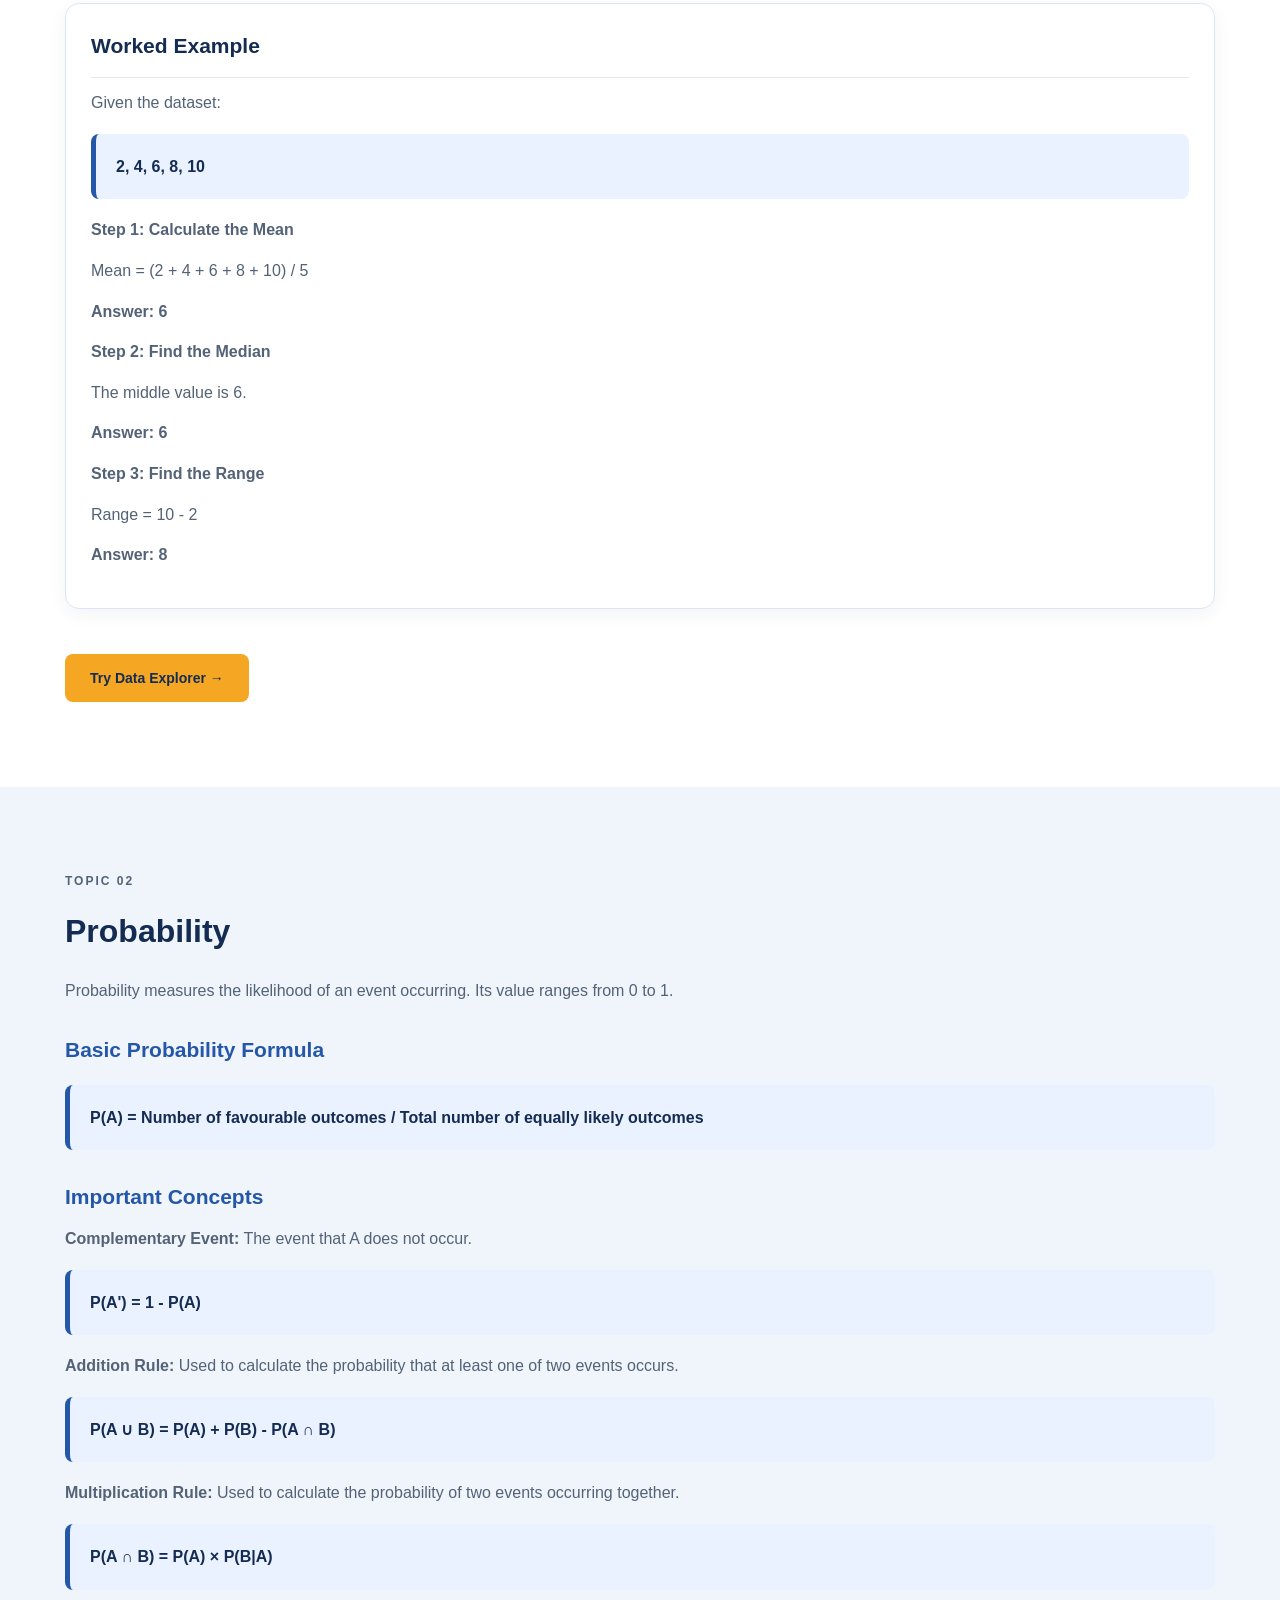
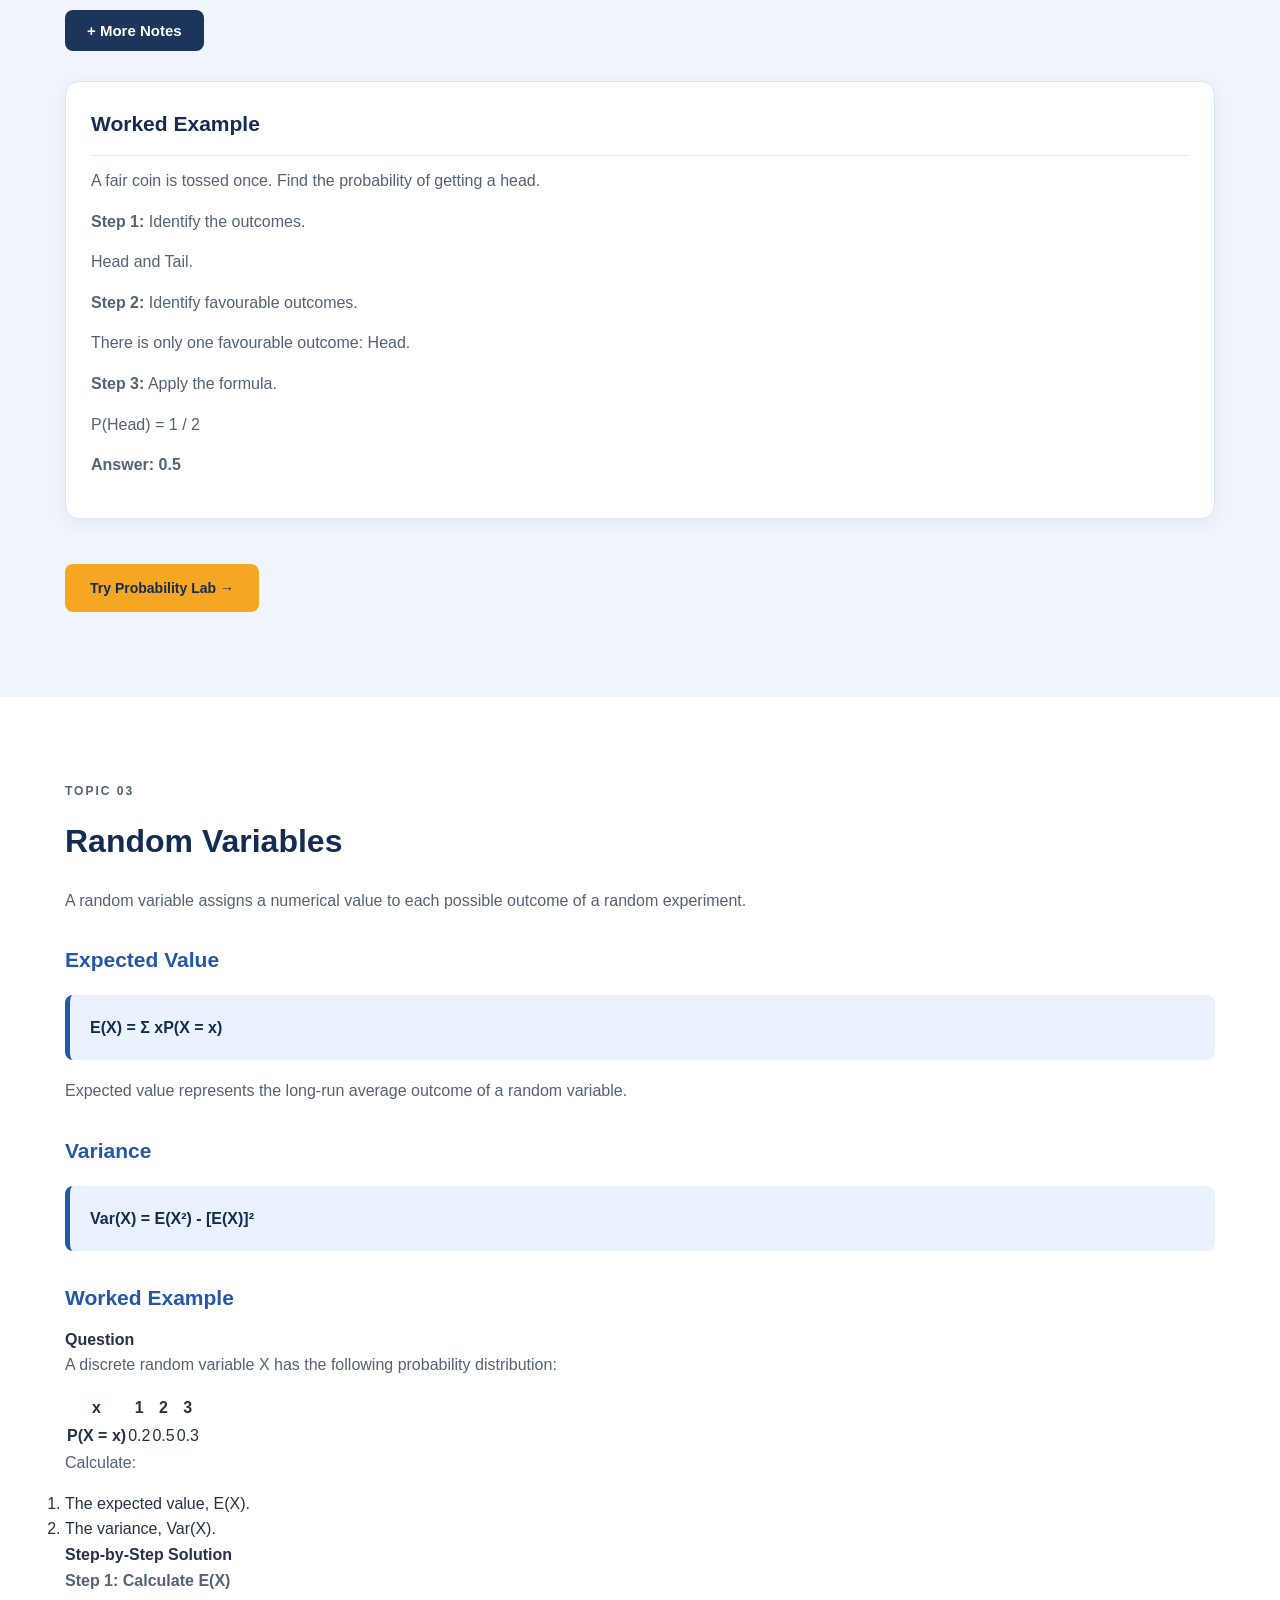
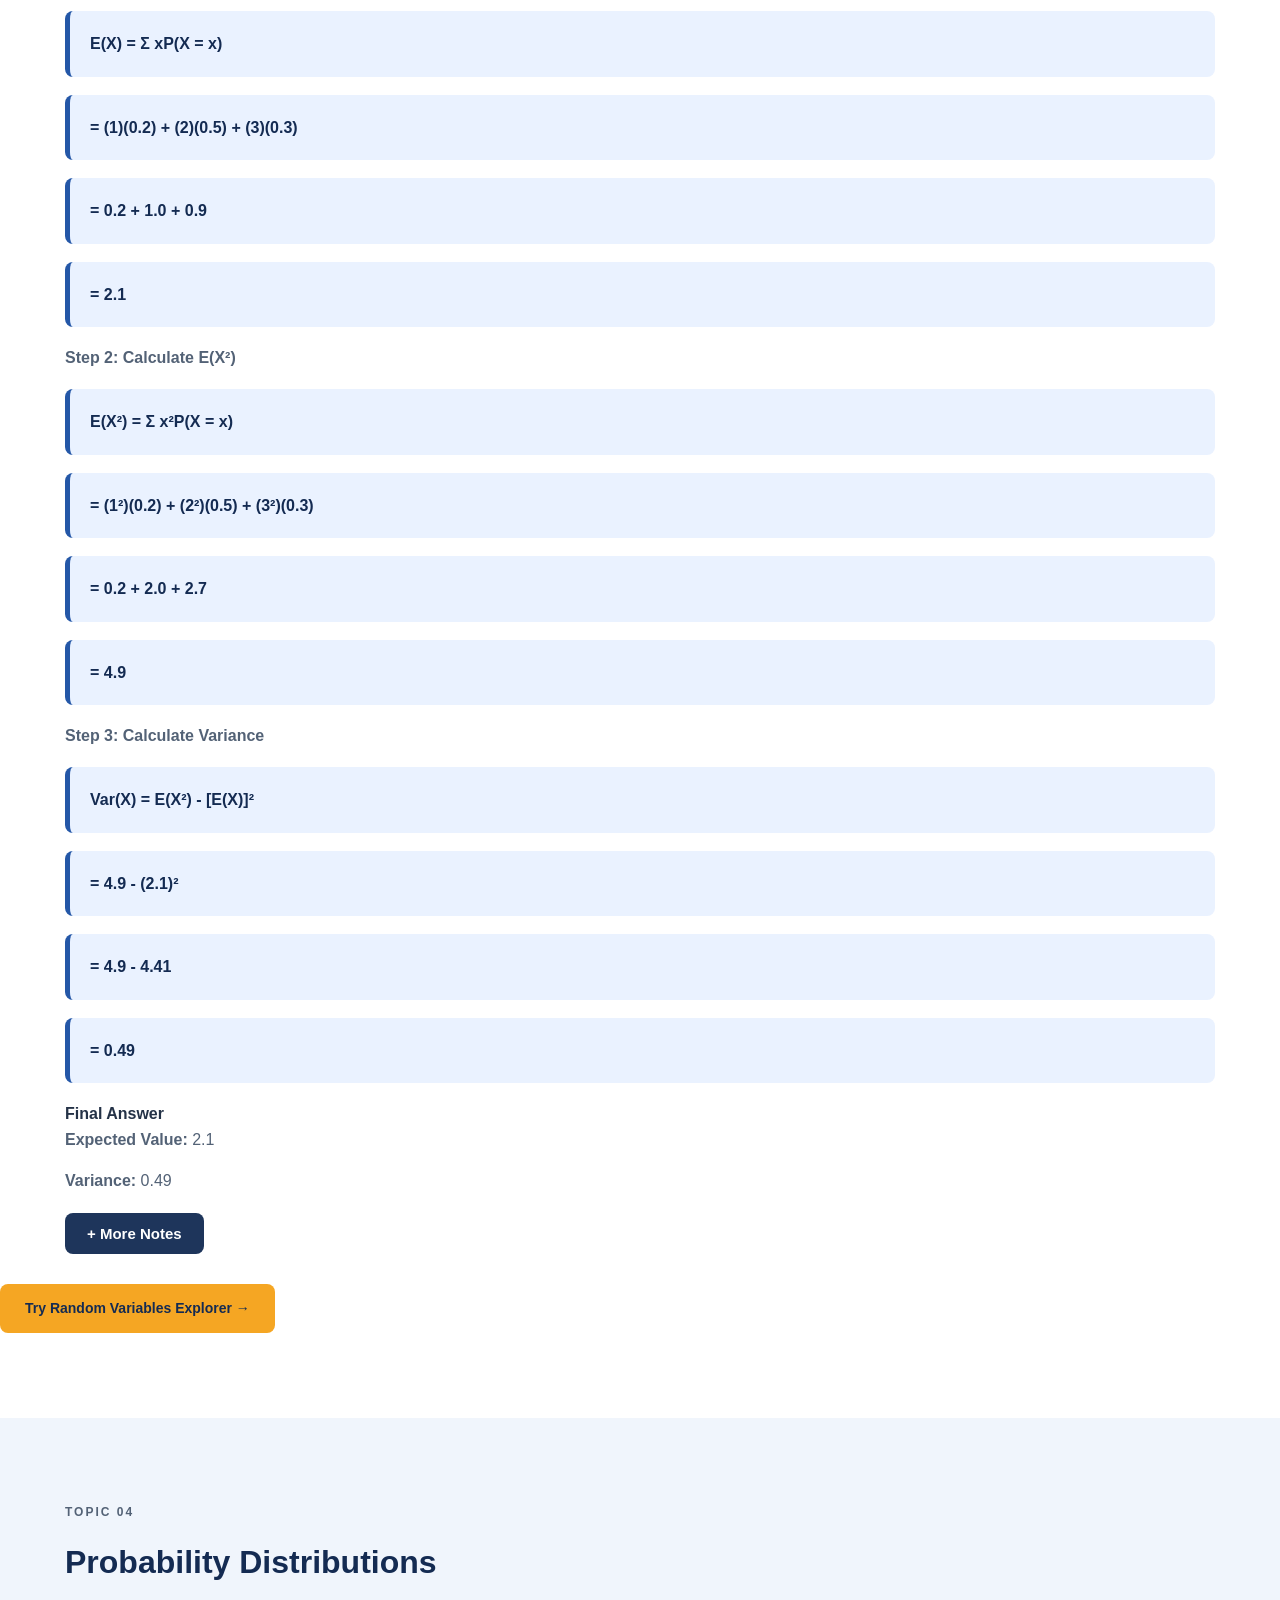
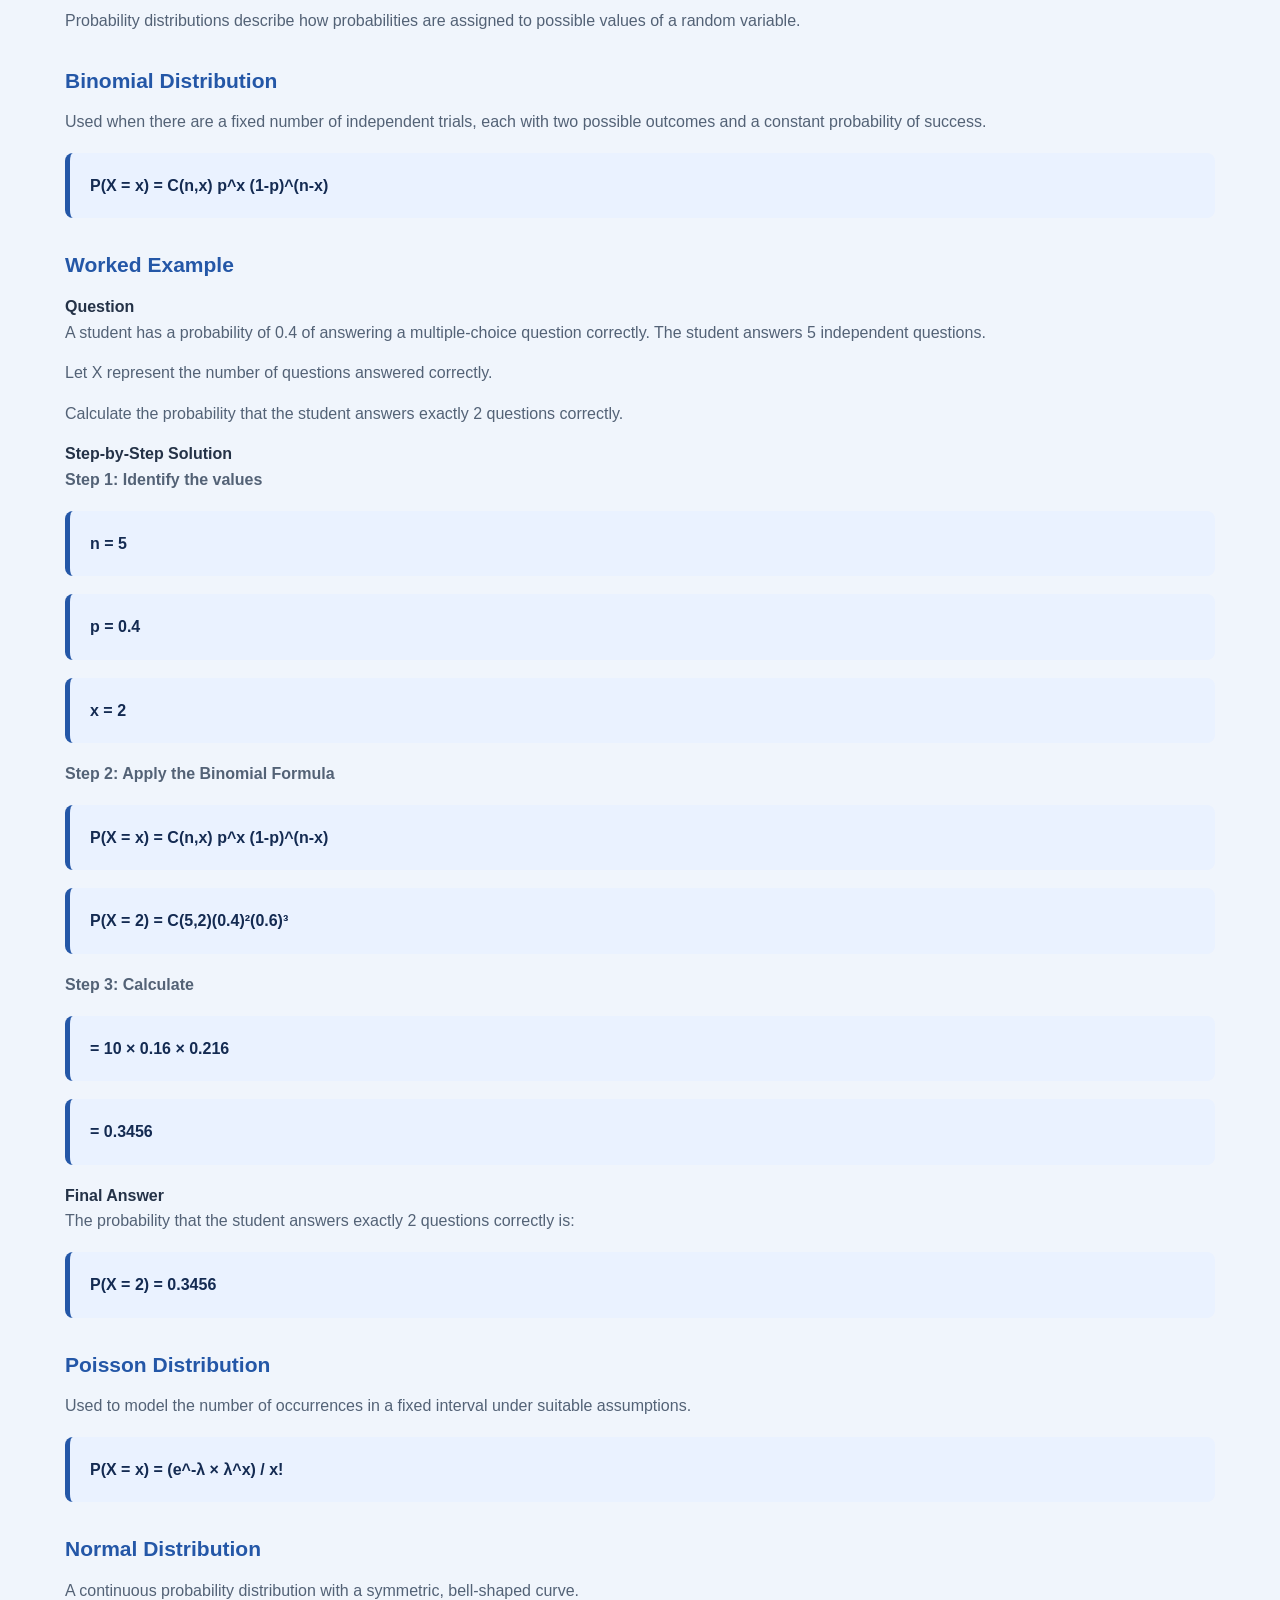
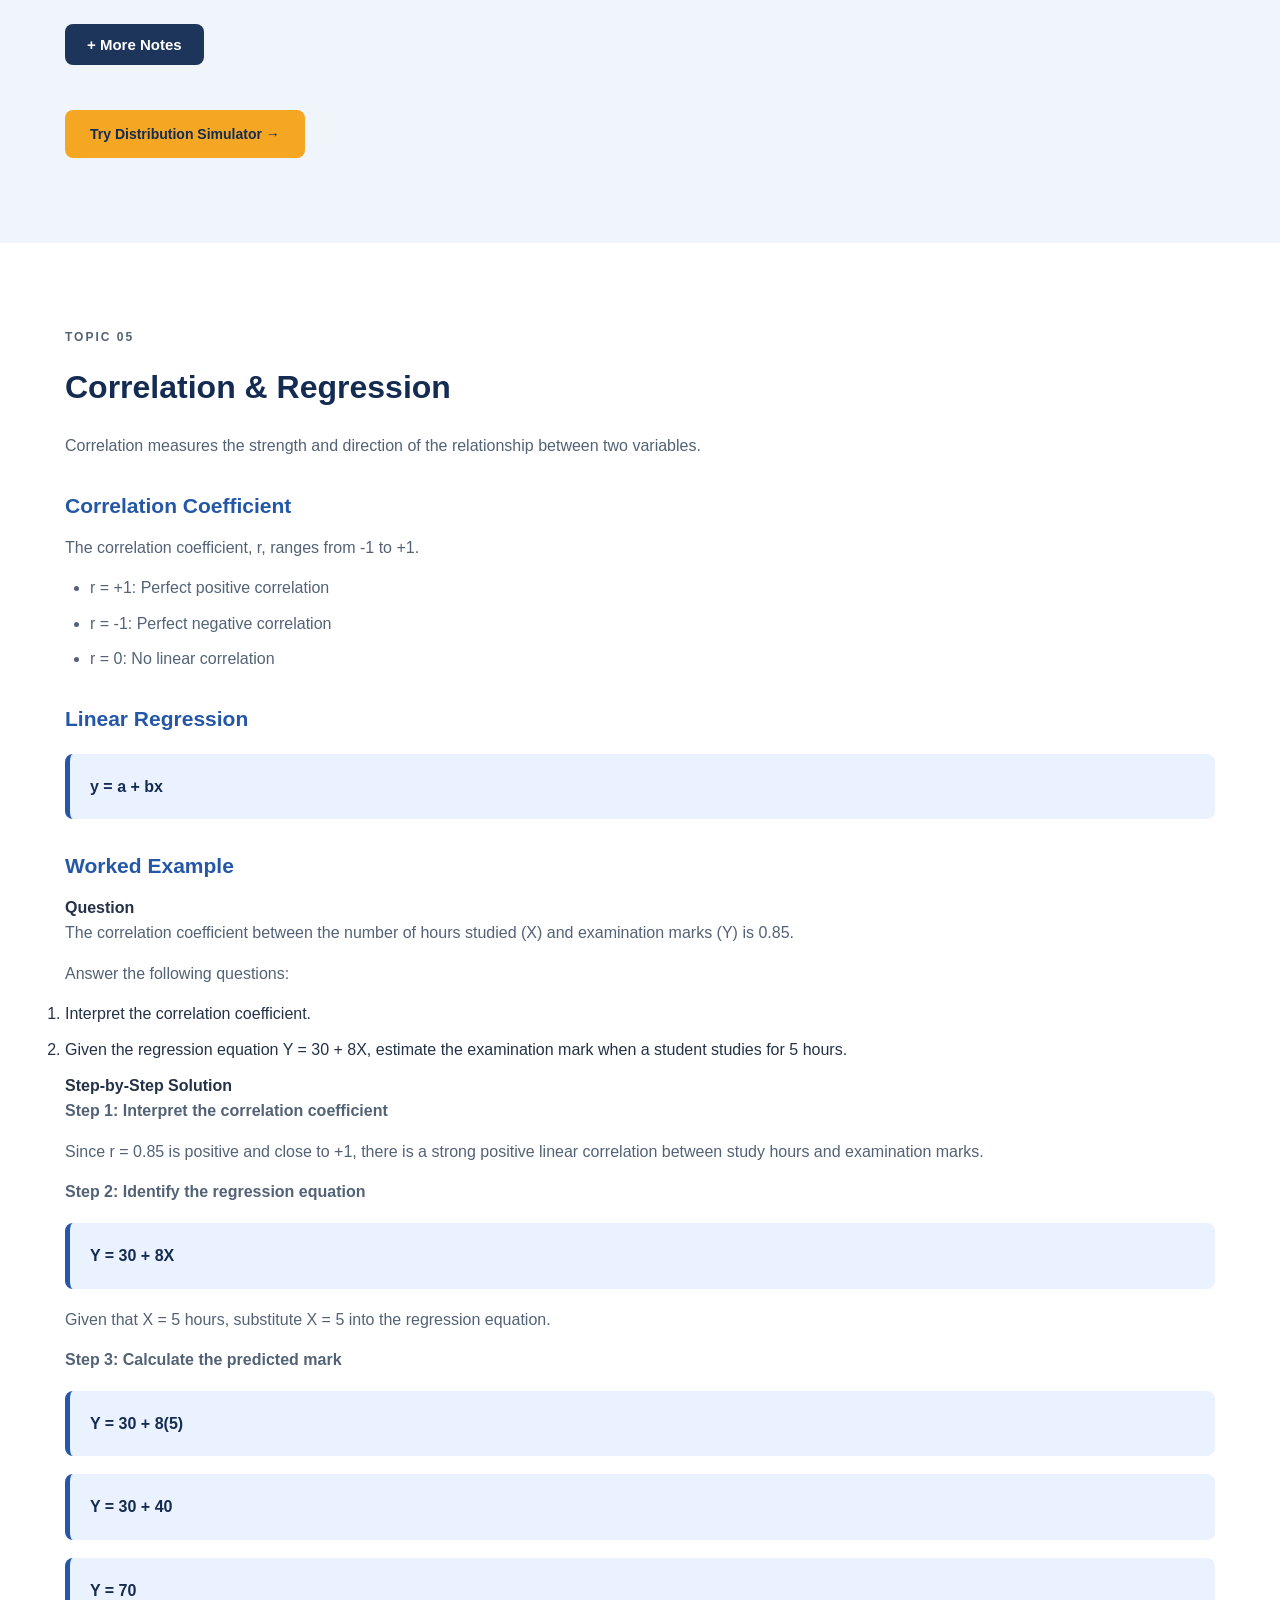
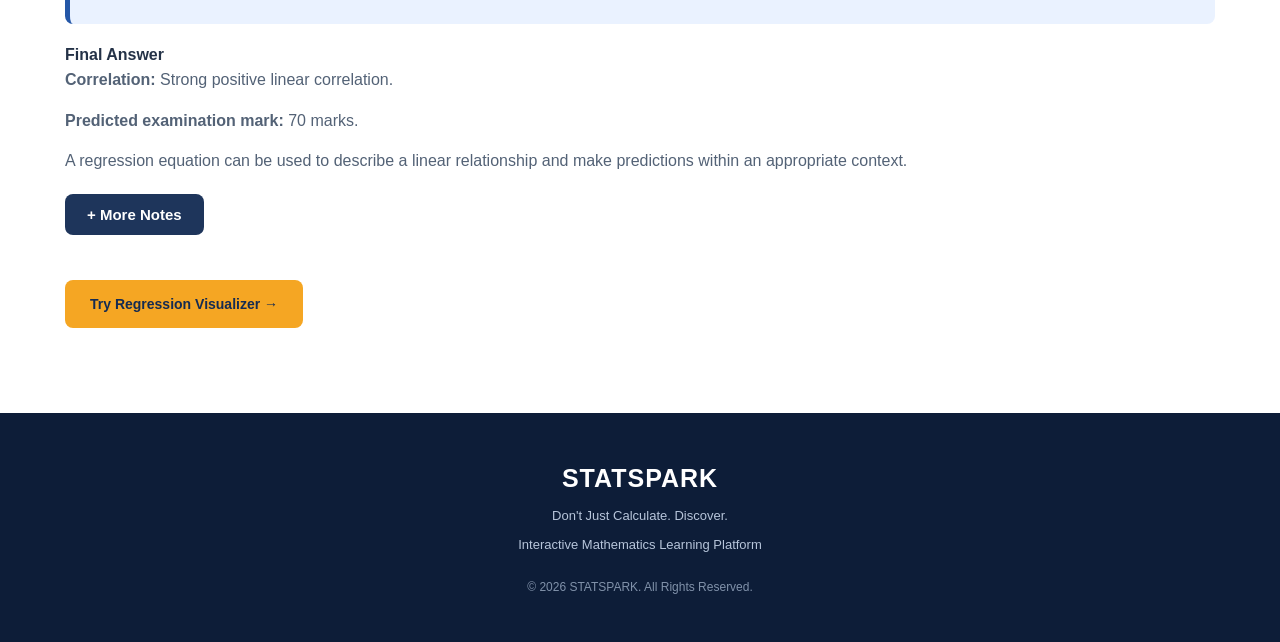
==== commit d9ec2ba7: "Fix correlation text and add expandable notes section" ====
--- a/pages/learning.html
+++ b/pages/learning.html
@@ -800,4 +800,82 @@
 
     <p>
         <strong>Correlation:</strong>
-        Strong positive linear corr
+        Strong positive linear correlation.
+</p>
+
+    <p>
+        <strong>Predicted examination mark:</strong>
+        70 marks.
+    </p>
+
+</div>
+
+            <p>
+                A regression equation can be used to describe
+                a linear relationship and make predictions
+                within an appropriate context.
+            </p>
+<!-- EXPANDABLE NOTES -->
+<div class="expandable-notes">
+
+    <button class="notes-toggle" onclick="toggleNotes('notes5')">
+        + More Notes
+    </button>
+
+    <div class="notes-content" id="notes5" hidden>
+
+        <h4>Remember This!</h4>
+
+        <ul>
+            <li>Correlation describes the strength and direction of a linear relationship.</li>
+            <li>A positive correlation means both variables tend to increase together.</li>
+            <li>A negative correlation means one variable tends to decrease as the other increases.</li>
+            <li>Correlation does not necessarily mean causation.</li>
+            <li>Regression can be used to estimate or predict values.</li>
+        </ul>
+
+        <p>
+            <strong>Exam Tip:</strong>
+            Pay attention to the sign and magnitude of
+            the correlation coefficient when interpreting r.
+        </p>
+
+    </div>
+
+</div>
+            <a href="regression.html" class="btn btn-primary">
+                Try Regression Visualizer →
+            </a>
+
+        </div>
+
+    </section>
+
+
+    <!-- FOOTER -->
+    <footer class="footer">
+
+        <div class="container">
+
+            <h3>STATSPARK</h3>
+
+            <p>Don't Just Calculate. Discover.</p>
+
+            <p>Interactive Mathematics Learning Platform</p>
+
+            <p class="copyright">
+                © <span id="currentYear"></span>
+                STATSPARK. All Rights Reserved.
+            </p>
+
+        </div>
+
+    </footer>
+
+
+    <script src="../js/main.js"></script>
+
+    </body>
+    </html>
+
+
--- a/css/style.css
+++ b/css/style.css
@@ -1,4 +1,3 @@
-
 /* =================================
    STATSPARK - MAIN STYLESHEET
    ================================= */
@@ -448,7 +447,6 @@
     }
 }
 
-
 /* 11. MOBILE RESPONSIVE */
 
 @media (max-width: 650px) {
@@ -459,7 +457,8 @@
 
     .section-padding {
         padding: 60px 0;
-   
+      }
+   }
 /* =================================
    DISTRIBUTION SIMULATOR INPUTS
 ================================= */
@@ -511,8 +510,8 @@
         max-width: 100%;
     }
 }
- }
-
+ 
+@media (max-width: 650px) {
     .navbar {
         padding: 15px 0;
     }
@@ -569,7 +568,7 @@
     }
 }
 
-/* =================================
+/* =================================)
    STATSPARK - LEARNING HUB STYLES
    ================================= */
 
@@ -1057,7 +1056,7 @@
 
 .comparison-table th:first-child,
 .comparison-table td:first-child {
-    font-weight: 700;
+   font-weight: 700;
 }
 
 
@@ -1233,4 +1232,2408 @@
     padding: 15px;
     background: #f0f5fc;
     border-radius: 12px;
-    over
+    overflow: hidden;
+}
+
+.regression-chart-container svg {
+    display: block;
+    width: 100%;
+    height: auto;
+}
+
+.regression-chart-container text {
+    fill: #1e355b;
+    font-family: Arial, sans-serif;
+    font-size: 13px;
+}
+
+.regression-legend {
+    display: flex;
+    justify-content: center;
+    flex-wrap: wrap;
+    gap: 25px;
+    margin-top: 15px;
+    font-size: 13px;
+    color: #1e355b;
+}
+
+.regression-legend span {
+    display: flex;
+    align-items: center;
+    gap: 8px;
+}
+
+.legend-dot {
+    width: 12px;
+    height: 12px;
+    display: inline-block;
+    background: #315f9f;
+    border-radius: 50%;
+}
+
+.legend-line {
+    width: 22px;
+    height: 3px;
+    display: inline-block;
+    background: #e05252;
+}
+
+@media (max-width: 480px) {
+    .regression-chart-container {
+        padding: 8px;
+    }
+
+    .regression-legend {
+        gap: 12px;
+        font-size: 12px;
+    }
+}
+/* =================================
+   REGRESSION DATA INPUT DESIGN
+================================= */
+
+.regression-input-grid {
+    display: grid;
+    grid-template-columns: repeat(2, minmax(0, 1fr));
+    gap: 22px;
+    margin-top: 25px;
+    margin-bottom: 25px;
+}
+
+.regression-input-box {
+    background: #f0f5fc;
+    padding: 20px;
+    border-radius: 12px;
+    border: 1px solid #dce5f2;
+}
+
+.regression-input-box label {
+    display: block;
+    font-size: 16px;
+    font-weight: 700;
+    color: #1e355b;
+    margin-bottom: 12px;
+}
+
+.regression-input-box textarea {
+    display: block;
+    width: 100%;
+    box-sizing: border-box;
+    padding: 14px;
+    border: 1px solid #cbd8e8;
+    border-radius: 8px;
+    background: #ffffff;
+    font-size: 15px;
+    line-height: 1.6;
+    resize: vertical;
+    font-family: Arial, sans-serif;
+}
+
+.regression-input-box textarea:focus {
+    outline: none;
+    border-color: #315f9f;
+    box-shadow: 0 0 0 3px rgba(49, 95, 159, 0.12);
+}
+
+.regression-input-box small {
+    display: block;
+    margin-top: 10px;
+    color: #64748b;
+    font-size: 12px;
+    line-height: 1.5;
+}
+
+@media (max-width: 600px) {
+
+    .regression-input-grid {
+        grid-template-columns: 1fr;
+        gap: 15px;
+    }
+
+    .regression-input-box {
+        padding: 16px;
+    }
+
+}
+/* =================================
+   STATSPARK - FLOATING MOBILE MENU
+================================= */
+
+.header {
+    position: sticky;
+    top: 0;
+    z-index: 1000;
+    background: #ffffff;
+    box-shadow: 0 2px 12px rgba(0, 0, 0, 0.05);
+}
+
+.nav-container {
+    position: relative;
+    display: flex;
+    align-items: center;
+    justify-content: space-between;
+    min-height: 70px;
+}
+
+.logo {
+    font-size: 25px;
+    font-weight: 800;
+    color: #142b52;
+}
+
+.menu-toggle {
+    display: block;
+    border: none;
+    background: #eaf2ff;
+    color: #142b52;
+    border-radius: 8px;
+    width: 42px;
+    height: 42px;
+    font-size: 24px;
+    cursor: pointer;
+}
+
+.nav-menu {
+    display: none;
+    position: absolute;
+    top: 62px;
+    right: 0;
+    width: 230px;
+    padding: 12px;
+    background: #ffffff;
+    border: 1px solid #e2e8f0;
+    border-radius: 12px;
+    box-shadow: 0 12px 30px rgba(20, 43, 82, 0.15);
+    flex-direction: column;
+    align-items: stretch;
+    gap: 4px;
+}
+
+.nav-menu.show {
+    display: flex;
+}
+
+.nav-menu a {
+    display: block;
+    padding: 11px 14px;
+    border-radius: 7px;
+    color: #536276;
+    font-size: 14px;
+    font-weight: 600;
+}
+
+.nav-menu a:hover,
+.nav-menu a.active {
+    background: #eaf2ff;
+    color: #2457a7;
+}
+
+@media (min-width: 900px) {
+
+    .menu-toggle {
+        display: none;
+    }
+
+    .nav-menu {
+        display: flex;
+        position: static;
+        width: auto;
+        padding: 0;
+        border: none;
+        box-shadow: none;
+        background: transparent;
+        flex-direction: row;
+        align-items: center;
+        gap: 15px;
+    }
+
+}
+
+/* =================================
+   STATSPARK - QUEST CENTRE
+================================= */
+
+#questContainer {
+    display: grid;
+    grid-template-columns: repeat(2, minmax(0, 1fr));
+    gap: 22px;
+    margin-top: 30px;
+}
+
+.quest-score {
+    grid-column: 1 / -1;
+    background: #142b52;
+    color: #ffffff;
+    padding: 25px;
+    border-radius: 14px;
+}
+
+.quest-score h3 {
+    font-size: 24px;
+    margin-bottom: 8px;
+}
+
+.quest-score p {
+    color: #dbeafe;
+}
+
+.quest-card {
+    background: #ffffff;
+    padding: 25px;
+    border-radius: 14px;
+    border: 1px solid #dce5f2;
+    box-shadow: 0 5px 18px rgba(20, 43, 82, 0.06);
+}
+
+.quest-card h3 {
+    color: #2457a7;
+    margin-bottom: 15px;
+}
+
+.quest-card > p {
+    color: #243247;
+    line-height: 1.7;
+    margin-bottom: 18px;
+}
+
+.quest-options {
+    display: grid;
+    grid-template-columns: repeat(2, minmax(0, 1fr));
+    gap: 10px;
+}
+
+.quest-options button {
+    padding: 12px;
+    border: 1px solid #cbd8e8;
+    background: #f7f9fc;
+    border-radius: 8px;
+    color: #243247;
+    font-weight: 600;
+    cursor: pointer;
+}
+
+.quest-options button:hover:not(:disabled) {
+    background: #eaf2ff;
+    border-color: #315f9f;
+}
+
+.quest-options button:disabled {
+    background: #eaf2ff;
+    color: #2457a7;
+    cursor: default;
+}
+
+.quest-card p[id^="questFeedback"] {
+    margin-top: 15px;
+    font-weight: 600;
+}
+
+@media (max-width: 600px) {
+    #questContainer {
+        grid-template-columns: 1fr;
+    }
+
+    .quest-card {
+        padding: 20px;
+    }
+}
+
+/* =================================
+   STATSPARK - RANDOM QUEST DESIGN
+================================= */
+
+#questContainer {
+    display: grid;
+    grid-template-columns: minmax(0, 1fr);
+    gap: 22px;
+    margin-top: 30px;
+}
+
+.quest-score {
+    background: linear-gradient(135deg, #142b52, #2457a7);
+    color: #ffffff;
+    padding: 25px;
+    border-radius: 16px;
+    box-shadow: 0 8px 20px rgba(20, 43, 82, 0.12);
+}
+
+.quest-score h3 {
+    font-size: 25px;
+    margin-bottom: 12px;
+}
+
+.quest-score p {
+    color: #eaf2ff;
+    margin-top: 7px;
+}
+
+.quest-card {
+    width: 100%;
+    max-width: 700px;
+    box-sizing: border-box;
+    justify-self: center;
+    background: #ffffff;
+    padding: 28px;
+    border-radius: 16px;
+    border: 1px solid #dce5f2;
+    box-shadow: 0 6px 22px rgba(20, 43, 82, 0.07);
+}
+
+.quest-question-info {
+    display: flex;
+    justify-content: space-between;
+    align-items: center;
+    gap: 10px;
+    margin-bottom: 22px;
+}
+
+.quest-question-info span {
+    background: #eaf2ff;
+    color: #2457a7;
+    padding: 7px 13px;
+    border-radius: 20px;
+    font-size: 12px;
+    font-weight: 700;
+}
+
+.quest-card h3 {
+    color: #142b52;
+    font-size: 21px;
+    margin-bottom: 16px;
+}
+
+.quest-card > p {
+    color: #243247;
+    line-height: 1.8;
+    margin-bottom: 20px;
+}
+
+.quest-options {
+    display: grid;
+    grid-template-columns: repeat(2, minmax(0, 1fr));
+    gap: 12px;
+    margin: 22px 0;
+}
+
+.quest-options button {
+    background: #f7f9fc;
+    border: 1px solid #cbd8e8;
+    border-radius: 9px;
+    padding: 14px;
+    color: #243247;
+    font-size: 15px;
+    font-weight: 600;
+    cursor: pointer;
+    transition: 0.2s;
+}
+
+.quest-options button:hover:not(:disabled) {
+    background: #eaf2ff;
+    border-color: #2457a7;
+}
+
+.quest-options button:disabled {
+    opacity: 0.7;
+    cursor: default;
+}
+
+.next-question-btn {
+    display: block;
+    width: 100%;
+    margin-top: 20px;
+    padding: 14px 20px;
+    background: #2457a7;
+    color: #ffffff;
+    border: none;
+    border-radius: 9px;
+    font-size: 15px;
+    font-weight: 700;
+    cursor: pointer;
+    transition: 0.2s;
+}
+
+.next-question-btn:hover:not(:disabled) {
+    background: #142b52;
+}
+
+.next-question-btn:disabled {
+    background: #aab8ca;
+    cursor: not-allowed;
+}
+
+.quest-points-info {
+    text-align: center;
+    color: #64748b !important;
+    font-size: 13px;
+    margin-top: 14px;
+}
+
+#difficultySelect {
+    width: 100%;
+    padding: 13px;
+    margin: 10px 0 15px;
+    border: 1px solid #cbd8e8;
+    border-radius: 8px;
+    background: #f7f9fc;
+    color: #243247;
+    font-size: 15px;
+}
+
+/* ACHIEVEMENT SECTION */
+
+.achievement-section {
+    margin-top: 45px;
+}
+
+.achievement-section h2 {
+    color: #142b52;
+    margin-bottom: 10px;
+}
+
+.achievement-section > p {
+    color: #64748b;
+    margin-bottom: 22px;
+}
+
+#achievementContainer {
+    display: grid;
+    grid-template-columns: repeat(3, minmax(0, 1fr));
+    gap: 18px;
+}
+
+.achievement-card {
+    background: #ffffff;
+    border: 1px solid #dce5f2;
+    border-radius: 13px;
+    padding: 22px 15px;
+    text-align: center;
+}
+
+.achievement-icon {
+    font-size: 35px;
+    margin-bottom: 12px;
+}
+
+.achievement-card h3 {
+    color: #142b52;
+    font-size: 16px;
+    margin-bottom: 8px;
+}
+
+.achievement-card p {
+    color: #64748b;
+    font-size: 13px;
+    line-height: 1.6;
+    margin-bottom: 12px;
+}
+
+.achievement-card span {
+    font-size: 11px;
+    font-weight: 800;
+    letter-spacing: 0.5px;
+}
+
+.achievement-card.unlocked {
+    background: #f0f5fc;
+    border-color: #9bb9e5;
+}
+
+.achievement-card.unlocked span {
+    color: #2457a7;
+}
+
+.achievement-card.locked {
+    opacity: 0.6;
+}
+
+/* MOBILE */
+
+@media (max-width: 600px) {
+    .quest-card {
+        padding: 20px;
+    }
+
+    .quest-options {
+        grid-template-columns: repeat(2, minmax(0, 1fr));
+        gap: 9px;
+    }
+
+    #achievementContainer {
+        grid-template-columns: 1fr;
+    }
+
+    .quest-score {
+        padding: 20px;
+    }
+  }
+/* =================================
+   STATSPARK - PROGRESS TRACKER
+================================= */
+
+.progress-dashboard {
+    display: grid;
+    grid-template-columns: repeat(4, minmax(0, 1fr));
+    gap: 20px;
+    margin-top: 30px;
+}
+
+.progress-card {
+    background: #ffffff;
+    border: 1px solid #dce5f2;
+    border-radius: 14px;
+    padding: 25px 18px;
+    text-align: center;
+    box-shadow: 0 4px 14px rgba(20, 43, 82, 0.06);
+}
+
+.progress-card h3 {
+    color: #536276;
+    font-size: 15px;
+    margin-bottom: 15px;
+}
+
+.progress-card p {
+    color: #2457a7;
+    font-size: 32px;
+    font-weight: 800;
+    margin-bottom: 10px;
+}
+
+.progress-card span {
+    color: #64748b;
+    font-size: 13px;
+}
+
+/* =================================
+   STATSPARK - MAIN STYLESHEET
+   ================================= */
+
+/* 1. GLOBAL SETTINGS */
+
+:root {
+    --primary: #142b52;
+    --secondary: #2457a7;
+    --accent: #f5a623;
+    --light-blue: #eaf2ff;
+    --background: #f7f9fc;
+    --white: #ffffff;
+    --text: #243247;
+    --muted: #718096;
+    --border: #e2e8f0;
+}
+
+* {
+    margin: 0;
+    padding: 0;
+    box-sizing: border-box;
+}
+
+html {
+    scroll-behavior: smooth;
+}
+
+body {
+    font-family: Arial, Helvetica, sans-serif;
+    background: var(--background);
+    color: var(--text);
+    line-height: 1.6;
+}
+
+a {
+    text-decoration: none;
+    color: inherit;
+}
+
+.container {
+    width: 90%;
+    max-width: 1150px;
+    margin: auto;
+}
+
+.section-padding {
+    padding: 85px 0;
+}
+
+
+/* 2. NAVIGATION BAR */
+
+.navbar {
+    background: var(--white);
+    padding: 18px 0;
+    position: sticky;
+    top: 0;
+    z-index: 100;
+    box-shadow: 0 2px 12px rgba(0,0,0,0.05);
+}
+
+.nav-container {
+    display: flex;
+    align-items: center;
+    justify-content: space-between;
+}
+
+.logo {
+    font-size: 27px;
+    font-weight: 800;
+    color: var(--primary);
+    letter-spacing: -1px;
+}
+
+.logo span {
+    color: var(--secondary);
+}
+
+.navbar nav {
+    display: flex;
+    align-items: center;
+    gap: 28px;
+}
+
+.navbar nav a {
+    color: var(--muted);
+    font-size: 14px;
+    font-weight: 600;
+    transition: 0.3s;
+}
+
+.navbar nav a:hover,
+.navbar nav a.active {
+    color: var(--secondary);
+}
+
+.menu-toggle {
+    display: none;
+    border: none;
+    background: none;
+    font-size: 27px;
+    cursor: pointer;
+    color: var(--primary);
+}
+
+
+/* 3. HERO SECTION */
+
+.hero {
+    background: linear-gradient(
+        120deg,
+        #142b52,
+        #2457a7
+    );
+    color: var(--white);
+    padding: 100px 0;
+    overflow: hidden;
+}
+
+.hero-content {
+    display: grid;
+    grid-template-columns: 1.2fr 0.8fr;
+    align-items: center;
+    gap: 50px;
+}
+
+.hero-label,
+.section-label {
+    color: var(--accent);
+    font-size: 12px;
+    font-weight: 800;
+    letter-spacing: 2px;
+    margin-bottom: 15px;
+}
+
+.hero h1 {
+    font-size: clamp(38px, 5vw, 62px);
+    line-height: 1.15;
+    margin-bottom: 25px;
+}
+
+.hero h1 span {
+    color: #ffbd59;
+    display: block;
+}
+
+.hero-description {
+    color: #dce7f8;
+    max-width: 550px;
+    font-size: 16px;
+    margin-bottom: 32px;
+}
+
+.hero-buttons {
+    display: flex;
+    flex-wrap: wrap;
+    gap: 14px;
+}
+
+
+/* 4. BUTTONS */
+
+.btn {
+    display: inline-block;
+    padding: 13px 25px;
+    border-radius: 8px;
+    font-size: 14px;
+    font-weight: 700;
+    transition: 0.3s;
+    cursor: pointer;
+}
+
+.btn-primary {
+    background: var(--accent);
+    color: var(--primary);
+}
+
+.btn-primary:hover {
+    background: #ffc15b;
+    transform: translateY(-3px);
+}
+
+.btn-secondary {
+    border: 1px solid rgba(255,255,255,0.6);
+    color: var(--white);
+}
+
+.btn-secondary:hover {
+    background: var(--white);
+    color: var(--primary);
+}
+
+.btn-light {
+    background: var(--white);
+    color: var(--primary);
+}
+
+.btn-light:hover {
+    background: var(--accent);
+    transform: translateY(-3px);
+}
+
+
+/* 5. HERO VISUAL */
+
+.hero-visual {
+    display: flex;
+    justify-content: center;
+    align-items: center;
+}
+
+.visual-card {
+    background: var(--white);
+    color: var(--primary);
+    padding: 30px;
+    border-radius: 18px;
+    width: 100%;
+    max-width: 380px;
+    box-shadow: 0 20px 50px rgba(0,0,0,0.2);
+}
+
+.visual-card p:first-child {
+    color: var(--secondary);
+    font-size: 11px;
+    font-weight: 800;
+    letter-spacing: 2px;
+}
+
+.visual-card h2 {
+    margin: 12px 0 25px;
+    font-size: 23px;
+}
+
+.chart {
+    height: 170px;
+    display: flex;
+    align-items: end;
+    justify-content: space-around;
+    gap: 15px;
+    border-bottom: 2px solid var(--border);
+    padding: 0 10px;
+}
+
+.bar {
+    flex: 1;
+    background: linear-gradient(
+        to top,
+        #2457a7,
+        #75a8f5
+    );
+    border-radius: 7px 7px 0 0;
+    animation: grow 1.2s ease;
+}
+
+.bar-1 { height: 45%; }
+.bar-2 { height: 70%; }
+.bar-3 { height: 55%; }
+.bar-4 { height: 90%; }
+.bar-5 { height: 75%; }
+
+.chart-caption {
+    margin-top: 15px;
+    font-size: 12px;
+    color: var(--muted);
+}
+
+@keyframes grow {
+    from {
+        height: 0;
+    }
+}
+
+
+/* 6. INTRODUCTION */
+
+.intro {
+    text-align: center;
+    background: var(--white);
+}
+
+.intro .section-label {
+    color: var(--secondary);
+}
+
+.intro h2,
+.modules h2,
+.tools h2 {
+    color: var(--primary);
+    font-size: clamp(27px, 4vw, 38px);
+    margin-bottom: 18px;
+}
+
+.intro p:last-child {
+    max-width: 750px;
+    margin: auto;
+    color: var(--muted);
+    font-size: 16px;
+}
+
+/* 7. MODULES AND TOOLS */
+
+.modules,
+.tools {
+    text-align: center;
+}
+
+.modules .section-label,
+.tools .section-label {
+    color: var(--secondary);
+}
+
+.section-description {
+    color: var(--muted);
+    margin-bottom: 40px;
+}
+
+.card-grid {
+    display: grid;
+    grid-template-columns: repeat(4, 1fr);
+    gap: 22px;
+    margin-top: 40px;
+    text-align: left;
+}
+
+.module-card,
+.tool-card {
+    display: block;
+    background: var(--white);
+    padding: 27px;
+    border-radius: 14px;
+    border: 1px solid var(--border);
+    transition: 0.3s;
+}
+
+.module-card:hover,
+.tool-card:hover {
+    transform: translateY(-7px);
+    box-shadow: 0 12px 30px rgba(20,43,82,0.1);
+    border-color: #a9c7f7;
+}
+
+.card-icon {
+    font-size: 32px;
+    margin-bottom: 18px;
+}
+
+.module-card h3,
+.tool-card h3 {
+    color: var(--primary);
+    font-size: 18px;
+    margin-bottom: 12px;
+}
+
+.module-card p,
+.tool-card p {
+    color: var(--muted);
+    font-size: 14px;
+    margin-bottom: 22px;
+}
+
+.module-card span,
+.tool-card span {
+    color: var(--secondary);
+    font-size: 13px;
+    font-weight: 800;
+}
+
+.tools {
+    background: var(--light-blue);
+}
+
+
+/* 8. QUEST SECTION */
+
+.quest-section {
+    background: linear-gradient(
+        120deg,
+        #142b52,
+        #2457a7
+    );
+    color: var(--white);
+    padding: 70px 0;
+}
+
+.quest-content {
+    display: flex;
+    align-items: center;
+    justify-content: space-between;
+    gap: 30px;
+}
+
+.quest-content h2 {
+    font-size: clamp(25px, 4vw, 36px);
+    margin-bottom: 15px;
+}
+
+.quest-content p:not(.section-label) {
+    color: #dce7f8;
+    max-width: 600px;
+}
+
+
+/* 9. FOOTER */
+
+.footer {
+    background: #0d1d38;
+    color: var(--white);
+    text-align: center;
+    padding: 45px 0;
+}
+
+.footer h3 {
+    font-size: 25px;
+    margin-bottom: 8px;
+    letter-spacing: 1px;
+}
+
+.footer p {
+    color: #b7c5da;
+    font-size: 13px;
+    margin-top: 8px;
+}
+
+.footer .copyright {
+    margin-top: 22px;
+    color: #8192aa;
+    font-size: 12px;
+}
+
+
+/* 10. TABLET RESPONSIVE */
+
+@media (max-width: 900px) {
+
+    .card-grid {
+        grid-template-columns: repeat(2, 1fr);
+    }
+
+    .hero-content {
+        grid-template-columns: 1fr;
+    }
+
+    .hero-visual {
+        margin-top: 20px;
+    }
+}
+
+
+/* 11. MOBILE RESPONSIVE */
+
+@media (max-width: 650px) {
+
+    .container {
+        width: 88%;
+    }
+
+    .section-padding {
+        padding: 60px 0;
+      }
+  }
+   
+/* =================================
+   DISTRIBUTION SIMULATOR INPUTS
+================================= */
+
+#distributionContent {
+    margin-top: 25px;
+}
+
+#distributionContent label {
+    display: block;
+    color: #142b52;
+    font-weight: 700;
+    margin-top: 20px;
+    margin-bottom: 8px;
+}
+
+#distributionContent input {
+    display: block;
+    width: 100%;
+    max-width: 500px;
+    padding: 13px 15px;
+    border: 1px solid #dce5f2;
+    border-radius: 8px;
+    font-size: 16px;
+    margin-bottom: 15px;
+    background: #ffffff;
+}
+
+#distributionContent input:focus {
+    outline: none;
+    border-color: #2457a7;
+    box-shadow: 0 0 0 3px rgba(36, 87, 167, 0.12);
+}
+
+#distributionContent button {
+    margin-top: 15px;
+}
+
+#distributionContent .formula-box {
+    margin-top: 20px;
+}
+
+@media (max-width: 600px) {
+    #distributionContent label {
+        font-size: 14px;
+    }
+
+    #distributionContent input {
+        max-width: 100%;
+    }
+}
+ 
+
+    .navbar {
+        padding: 15px 0;
+    }
+
+    .logo {
+        font-size: 23px;
+    }
+
+    .menu-toggle {
+        display: block;
+    }
+
+    .navbar nav {
+        display: none;
+        position: absolute;
+        top: 65px;
+        left: 0;
+        width: 100%;
+        background: var(--white);
+        flex-direction: column;
+        align-items: flex-start;
+        padding: 20px 6%;
+        gap: 20px;
+        box-shadow: 0 10px 20px rgba(0,0,0,0.08);
+    }
+
+    .navbar nav.show {
+        display: flex;
+    }
+
+    .hero {
+        padding: 70px 0;
+    }
+
+    .hero h1 {
+        font-size: 40px;
+    }
+
+    .hero-description {
+        font-size: 14px;
+    }
+
+    .card-grid {
+        grid-template-columns: 1fr;
+    }
+
+    .quest-content {
+        flex-direction: column;
+        align-items: flex-start;
+    }
+
+    .visual-card {
+        padding: 23px;
+    }
+
+/* =================================
+   STATSPARK - LEARNING HUB STYLES
+   ================================= */
+
+/* TOPIC SECTIONS */
+
+#data-description,
+#random-variables,
+#regression {
+    background: #ffffff;
+}
+
+#probability,
+#distributions {
+    background: #f0f5fc;
+}
+
+#data-description,
+#probability,
+#random-variables,
+#distributions,
+#regression {
+    scroll-margin-top: 85px;
+}
+
+#data-description h2,
+#probability h2,
+#random-variables h2,
+#distributions h2,
+#regression h2 {
+    color: #142b52;
+    margin: 12px 0 20px;
+    font-size: 32px;
+}
+
+#data-description h3,
+#probability h3,
+#random-variables h3,
+#distributions h3,
+#regression h3 {
+    color: #2457a7;
+    font-size: 21px;
+    margin-top: 30px;
+    margin-bottom: 12px;
+}
+
+#data-description p,
+#probability p,
+#random-variables p,
+#distributions p,
+#regression p {
+    margin-bottom: 15px;
+    color: #536276;
+}
+
+
+/* FORMULA BOX */
+
+.formula-box {
+    background: #eaf2ff;
+    border-left: 5px solid #2457a7;
+    padding: 20px;
+    margin: 18px 0;
+    border-radius: 8px;
+    color: #142b52;
+    font-weight: 700;
+    font-size: 16px;
+    overflow-wrap: anywhere;
+}
+
+
+/* WORKED EXAMPLE BOX */
+
+.example-box {
+    background: #ffffff;
+    border: 1px solid #dce6f3;
+    border-radius: 14px;
+    padding: 25px;
+    margin: 30px 0;
+    box-shadow: 0 5px 18px rgba(20,43,82,0.06);
+}
+
+.example-box h3 {
+    margin-top: 0 !important;
+    color: #142b52 !important;
+    border-bottom: 1px solid #e2e8f0;
+    padding-bottom: 15px;
+}
+
+.example-box p {
+    margin-bottom: 13px;
+}
+
+
+/* TOPIC LIST */
+
+#regression ul {
+    padding-left: 25px;
+    margin: 15px 0 25px;
+    color: #536276;
+}
+
+#regression li {
+    margin-bottom: 10px;
+}
+
+
+/* LEARNING BUTTON */
+
+#data-description .btn,
+#probability .btn,
+#distributions .btn,
+#regression .btn {
+    margin-top: 15px;
+}
+
+
+/* MOBILE RESPONSIVE */
+
+@media (max-width: 650px) {
+
+    #data-description h2,
+    #probability h2,
+    #random-variables h2,
+    #distributions h2,
+    #regression h2 {
+        font-size: 27px;
+    }
+
+    #data-description h3,
+    #probability h3,
+    #random-variables h3,
+    #distributions h3,
+    #regression h3 {
+        font-size: 19px;
+    }
+
+    .formula-box {
+        padding: 16px;
+        font-size: 14px;
+    }
+
+    .example-box {
+        padding: 18px;
+    }
+
+}
+
+/* =================================
+   TOPIC SEARCH
+================================= */
+
+.topic-search {
+    background: #ffffff;
+    padding: 50px 20px;
+    text-align: center;
+}
+
+.topic-search h2 {
+    color: #1e355b;
+    font-size: 28px;
+    margin-bottom: 12px;
+}
+
+.topic-search p {
+    color: #647184;
+    margin-bottom: 20px;
+}
+
+#topicSearch {
+    width: 100%;
+    max-width: 550px;
+    padding: 16px 20px;
+    border: 2px solid #dce5f2;
+    border-radius: 12px;
+    font-size: 16px;
+    outline: none;
+    transition: 0.3s;
+}
+
+#topicSearch:focus {
+    border-color: #315f9f;
+    box-shadow: 0 0 0 3px rgba(49, 95, 159, 0.12);
+}
+
+#searchMessage {
+    margin-top: 15px;
+    color: #647184;
+    font-size: 14px;
+}
+
+@media (max-width: 600px) {
+    .topic-search {
+        padding: 35px 18px;
+    }
+
+    .topic-search h2 {
+        font-size: 23px;
+    }
+}
+/* =================================
+   EXPANDABLE NOTES
+================================= */
+
+.expandable-notes {
+    margin: 20px 0 30px;
+}
+
+.notes-toggle {
+    background: #1e355b;
+    color: #ffffff;
+    border: none;
+    padding: 12px 22px;
+    border-radius: 8px;
+    font-size: 15px;
+    font-weight: 600;
+    cursor: pointer;
+    transition: 0.3s;
+}
+
+.notes-toggle:hover {
+    background: #315f9f;
+}
+
+.notes-content {
+    background: #f0f5fc;
+    border-left: 4px solid #315f9f;
+    border-radius: 10px;
+    padding: 20px;
+    margin-top: 15px;
+}
+
+.notes-content h4 {
+    color: #1e355b;
+    margin-bottom: 12px;
+}
+
+.notes-content ul {
+    padding-left: 22px;
+    line-height: 1.8;
+}
+
+.notes-content p {
+    margin-top: 15px;
+    line-height: 1.7;
+}
+
+/* =================================
+   STATSPARK - EXPLANATION DESIGN
+================================= */
+
+.explanation-section {
+    background: #ffffff;
+    border: 1px solid #e2e8f0;
+    border-radius: 14px;
+    padding: 24px;
+    margin-bottom: 22px;
+    box-shadow: 0 4px 12px rgba(0, 0, 0, 0.04);
+}
+
+.explanation-section h3 {
+    color: #1e355b;
+    font-size: 20px;
+    margin-bottom: 18px;
+    padding-bottom: 12px;
+    border-bottom: 2px solid #eaf0f8;
+}
+
+.explanation-section p {
+    color: #475569;
+    line-height: 1.8;
+    margin-bottom: 12px;
+}
+
+.explanation-section p strong {
+    color: #1e355b;
+}
+
+.explanation-section p:last-child {
+    background: #edf5ff;
+    border-left: 4px solid #315f9f;
+    border-radius: 8px;
+    padding: 14px;
+    color: #1e355b;
+    margin-top: 18px;
+    margin-bottom: 0;
+}
+
+@media (max-width: 600px) {
+
+    .explanation-section {
+        padding: 17px;
+    }
+
+    .explanation-section h3 {
+        font-size: 18px;
+    }
+
+}
+/* =================================
+   EXPLORER INPUT HINT
+================================= */
+
+.input-hint {
+    color: #64748b;
+    font-size: 13px;
+    line-height: 1.6;
+    margin-top: 8px;
+    margin-bottom: 15px;
+}
+/* =================================
+   EXPLORER - RESULT HIGHLIGHT
+================================= */
+
+.result-box {
+    background: #ffffff;
+    border: 1px solid #e2e8f0;
+    border-radius: 12px;
+    padding: 22px;
+    text-align: center;
+    transition: 0.3s;
+}
+
+.result-box h3 {
+    color: #2457a7;
+    font-size: 28px;
+    font-weight: 800;
+    margin-top: 8px;
+    overflow-wrap: anywhere;
+}
+
+.result-box p {
+    color: #64748b;
+    font-size: 14px;
+    font-weight: 600;
+}
+
+.result-box:hover {
+    border-color: #2457a7;
+    transform: translateY(-3px);
+}
+
+@media (max-width: 600px) {
+
+    .result-box {
+        padding: 17px;
+    }
+
+    .result-box h3 {
+        font-size: 24px;
+    }
+
+}
+/* =================================
+   EXPLORER - RESPONSIVE RESULTS GRID
+================================= */
+
+.results-grid {
+    display: grid;
+    grid-template-columns: repeat(3, minmax(0, 1fr));
+    gap: 18px;
+}
+
+@media (max-width: 600px) {
+
+    .results-grid {
+        grid-template-columns: repeat(2, minmax(0, 1fr));
+        gap: 12px;
+    }
+
+}
+/* =================================
+   STATSPARK - CALCULATION HISTORY
+================================= */
+
+.history-item {
+    background: #f8fafc;
+    border: 1px solid #e2e8f0;
+    border-left: 4px solid #315f9f;
+    border-radius: 12px;
+    padding: 20px;
+    margin: 16px 0;
+    transition: 0.3s;
+}
+
+.history-item:hover {
+    border-color: #315f9f;
+    transform: translateY(-2px);
+    box-shadow: 0 4px 12px rgba(0, 0, 0, 0.05);
+}
+
+.history-item h3 {
+    color: #1e355b;
+    font-size: 17px;
+    margin-bottom: 14px;
+}
+
+.history-item p {
+    color: #475569;
+    font-size: 14px;
+    line-height: 1.7;
+    margin-bottom: 7px;
+    overflow-wrap: anywhere;
+}
+
+.history-item strong {
+    color: #1e355b;
+}
+
+@media (max-width: 600px) {
+
+    .history-item {
+        padding: 16px;
+    }
+
+}
+/* =================================
+   QUICK INTERPRETATION
+================================= */
+
+.interpretation-item {
+    background: #f8fafc;
+    border: 1px solid #e2e8f0;
+    border-left: 4px solid #315f9f;
+    border-radius: 10px;
+    padding: 18px;
+    margin: 14px 0;
+}
+
+.interpretation-item h3 {
+    color: #1e355b;
+    font-size: 17px;
+    margin-bottom: 8px;
+}
+
+.interpretation-item p {
+    color: #475569;
+    font-size: 14px;
+    line-height: 1.7;
+}
+
+.interpretation-item strong {
+    color: #2457a7;
+}
+
+@media (max-width: 600px) {
+
+    .interpretation-item {
+        padding: 15px;
+    }
+
+}
+/* =================================
+   DATASET COMPARISON TABLE
+================================= */
+
+.comparison-table {
+    width: 100%;
+    border-collapse: collapse;
+    margin-top: 20px;
+    text-align: center;
+    table-layout: fixed;
+}
+
+.comparison-table th,
+.comparison-table td {
+    border: 1px solid #e2e8f0;
+    padding: 12px 8px;
+    overflow-wrap: anywhere;
+}
+
+.comparison-table th {
+    background: #1e355b;
+    color: #ffffff;
+    font-weight: 700;
+}
+
+.comparison-table td {
+    color: #475569;
+    background: #ffffff;
+}
+
+.comparison-table tr:nth-child(even) td {
+    background: #f0f5fc;
+}
+
+.comparison-table th:first-child,
+.comparison-table td:first-child {
+    font-weight: 700;
+}
+
+
+@media (max-width: 600px) {
+    .comparison-table th,
+    .comparison-table td {
+        padding: 9px 5px;
+        font-size: 12px;
+    }
+}
+
+/* =================================
+   DICE FREQUENCY CHART
+================================= */
+
+.chart-container {
+    margin-top: 30px;
+    padding: 20px;
+    background: #f0f5fc;
+    border-radius: 12px;
+}
+
+.chart-container h3 {
+    color: #1e355b;
+    margin-bottom: 15px;
+}
+
+.frequency-chart {
+    margin-top: 20px;
+}
+
+.chart-row {
+    display: flex;
+    align-items: center;
+    gap: 12px;
+    margin-bottom: 16px;
+}
+
+.chart-label {
+    width: 20px;
+    font-weight: bold;
+    color: #1e355b;
+}
+
+.chart-bar-container {
+    flex: 1;
+    height: 22px;
+    background: #dce5f2;
+    border-radius: 20px;
+    overflow: hidden;
+}
+
+.chart-bar {
+    height: 100%;
+    background: #315f9f;
+    border-radius: 20px;
+    transition: width 0.4s ease;
+}
+
+.chart-value {
+    width: 25px;
+    text-align: right;
+    font-weight: bold;
+}
+
+@media (max-width: 480px) {
+    .chart-container {
+        padding: 15px;
+    }
+
+    .chart-row {
+        gap: 8px;
+    }
+}
+/* =================================
+   BINOMIAL DISTRIBUTION GRAPH
+================================= */
+
+.distribution-chart {
+    margin-top: 25px;
+    padding: 20px;
+    background: #f0f5fc;
+    border-radius: 12px;
+}
+
+.distribution-bar-row {
+    display: flex;
+    align-items: center;
+    gap: 10px;
+    margin-bottom: 15px;
+}
+
+.distribution-bar-label {
+    width: 25px;
+    font-weight: bold;
+    color: #1e355b;
+    text-align: center;
+}
+
+.distribution-bar-track {
+    flex: 1;
+    height: 24px;
+    background: #dce5f2;
+    border-radius: 20px;
+    overflow: hidden;
+}
+
+.distribution-bar {
+    height: 100%;
+    background: #315f9f;
+    border-radius: 20px;
+    min-width: 0;
+}
+
+.distribution-bar-value {
+    width: 55px;
+    text-align: right;
+    font-size: 13px;
+    font-weight: bold;
+    color: #1e355b;
+}
+
+@media (max-width: 480px) {
+    .distribution-chart {
+        padding: 12px;
+    }
+
+    .distribution-bar-row {
+        gap: 6px;
+    }
+
+    .distribution-bar-value {
+        width: 48px;
+        font-size: 12px;
+    }
+}
+/* =================================
+   NORMAL DISTRIBUTION BELL CURVE
+================================= */
+
+.normal-chart {
+    width: 100%;
+    margin-top: 25px;
+    padding: 15px;
+    background: #f0f5fc;
+    border-radius: 12px;
+    overflow: hidden;
+}
+
+.normal-chart svg {
+    display: block;
+    width: 100%;
+    height: auto;
+}
+
+.normal-chart text {
+    fill: #1e355b;
+    font-family: Arial, sans-serif;
+}
+
+@media (max-width: 480px) {
+    .normal-chart {
+        padding: 8px;
+    }
+}
+/* =================================
+   REGRESSION VISUALIZER CHART
+================================= */
+
+.regression-chart-container {
+    width: 100%;
+    margin-top: 25px;
+    padding: 15px;
+    background: #f0f5fc;
+    border-radius: 12px;
+    overflow: hidden;
+}
+
+.regression-chart-container svg {
+    display: block;
+    width: 100%;
+    height: auto;
+}
+
+.regression-chart-container text {
+    fill: #1e355b;
+    font-family: Arial, sans-serif;
+    font-size: 13px;
+}
+
+.regression-legend {
+    display: flex;
+    justify-content: center;
+    flex-wrap: wrap;
+    gap: 25px;
+    margin-top: 15px;
+    font-size: 13px;
+    color: #1e355b;
+}
+
+.regression-legend span {
+    display: flex;
+    align-items: center;
+    gap: 8px;
+}
+
+.legend-dot {
+    width: 12px;
+    height: 12px;
+    display: inline-block;
+    background: #315f9f;
+    border-radius: 50%;
+}
+
+.legend-line {
+    width: 22px;
+    height: 3px;
+    display: inline-block;
+    background: #e05252;
+}
+
+@media (max-width: 480px) {
+    .regression-chart-container {
+        padding: 8px;
+    }
+
+    .regression-legend {
+        gap: 12px;
+        font-size: 12px;
+    }
+}
+/* =================================
+   REGRESSION DATA INPUT DESIGN
+================================= */
+
+.regression-input-grid {
+    display: grid;
+    grid-template-columns: repeat(2, minmax(0, 1fr));
+    gap: 22px;
+    margin-top: 25px;
+    margin-bottom: 25px;
+}
+
+.regression-input-box {
+    background: #f0f5fc;
+    padding: 20px;
+    border-radius: 12px;
+    border: 1px solid #dce5f2;
+}
+
+.regression-input-box label {
+    display: block;
+    font-size: 16px;
+    font-weight: 700;
+    color: #1e355b;
+    margin-bottom: 12px;
+}
+
+.regression-input-box textarea {
+    display: block;
+    width: 100%;
+    box-sizing: border-box;
+    padding: 14px;
+    border: 1px solid #cbd8e8;
+    border-radius: 8px;
+    background: #ffffff;
+    font-size: 15px;
+    line-height: 1.6;
+    resize: vertical;
+    font-family: Arial, sans-serif;
+}
+
+.regression-input-box textarea:focus {
+    outline: none;
+    border-color: #315f9f;
+    box-shadow: 0 0 0 3px rgba(49, 95, 159, 0.12);
+}
+
+.regression-input-box small {
+    display: block;
+    margin-top: 10px;
+    color: #64748b;
+    font-size: 12px;
+    line-height: 1.5;
+}
+
+@media (max-width: 600px) {
+
+    .regression-input-grid {
+        grid-template-columns: 1fr;
+        gap: 15px;
+    }
+
+    .regression-input-box {
+        padding: 16px;
+    }
+
+}
+/* =================================
+   STATSPARK - FLOATING MOBILE MENU
+================================= */
+
+.header {
+    position: sticky;
+    top: 0;
+    z-index: 1000;
+    background: #ffffff;
+    box-shadow: 0 2px 12px rgba(0, 0, 0, 0.05);
+}
+
+.nav-container {
+    position: relative;
+    display: flex;
+    align-items: center;
+    justify-content: space-between;
+    min-height: 70px;
+}
+
+.logo {
+    font-size: 25px;
+    font-weight: 800;
+    color: #142b52;
+}
+
+.menu-toggle {
+    display: block;
+    border: none;
+    background: #eaf2ff;
+    color: #142b52;
+    border-radius: 8px;
+    width: 42px;
+    height: 42px;
+    font-size: 24px;
+    cursor: pointer;
+}
+
+.nav-menu {
+    display: none;
+    position: absolute;
+    top: 62px;
+    right: 0;
+    width: 230px;
+    padding: 12px;
+    background: #ffffff;
+    border: 1px solid #e2e8f0;
+    border-radius: 12px;
+    box-shadow: 0 12px 30px rgba(20, 43, 82, 0.15);
+    flex-direction: column;
+    align-items: stretch;
+    gap: 4px;
+}
+
+.nav-menu.show {
+    display: flex;
+}
+
+.nav-menu a {
+    display: block;
+    padding: 11px 14px;
+    border-radius: 7px;
+    color: #536276;
+    font-size: 14px;
+    font-weight: 600;
+}
+
+.nav-menu a:hover,
+.nav-menu a.active {
+    background: #eaf2ff;
+    color: #2457a7;
+}
+
+@media (min-width: 900px) {
+
+    .menu-toggle {
+        display: none;
+    }
+
+    .nav-menu {
+        display: flex;
+        position: static;
+        width: auto;
+        padding: 0;
+        border: none;
+        box-shadow: none;
+        background: transparent;
+        flex-direction: row;
+        align-items: center;
+        gap: 15px;
+    }
+
+}
+
+/* =================================
+   STATSPARK - QUEST CENTRE
+================================= */
+
+#questContainer {
+    display: grid;
+    grid-template-columns: repeat(2, minmax(0, 1fr));
+    gap: 22px;
+    margin-top: 30px;
+}
+
+.quest-score {
+    grid-column: 1 / -1;
+    background: #142b52;
+    color: #ffffff;
+    padding: 25px;
+    border-radius: 14px;
+}
+
+.quest-score h3 {
+    font-size: 24px;
+    margin-bottom: 8px;
+}
+
+.quest-score p {
+    color: #dbeafe;
+}
+
+.quest-card {
+    background: #ffffff;
+    padding: 25px;
+    border-radius: 14px;
+    border: 1px solid #dce5f2;
+    box-shadow: 0 5px 18px rgba(20, 43, 82, 0.06);
+}
+
+.quest-card h3 {
+    color: #2457a7;
+    margin-bottom: 15px;
+}
+
+.quest-card > p {
+    color: #243247;
+    line-height: 1.7;
+    margin-bottom: 18px;
+}
+
+.quest-options {
+    display: grid;
+    grid-template-columns: repeat(2, minmax(0, 1fr));
+    gap: 10px;
+}
+
+.quest-options button {
+    padding: 12px;
+    border: 1px solid #cbd8e8;
+    background: #f7f9fc;
+    border-radius: 8px;
+    color: #243247;
+    font-weight: 600;
+    cursor: pointer;
+}
+
+.quest-options button:hover:not(:disabled) {
+    background: #eaf2ff;
+    border-color: #315f9f;
+}
+
+.quest-options button:disabled {
+    background: #eaf2ff;
+    color: #2457a7;
+    cursor: default;
+}
+
+.quest-card p[id^="questFeedback"] {
+    margin-top: 15px;
+    font-weight: 600;
+}
+
+@media (max-width: 600px) {
+    #questContainer {
+        grid-template-columns: 1fr;
+    }
+
+    .quest-card {
+        padding: 20px;
+    }
+}
+
+/* =================================
+   STATSPARK - RANDOM QUEST DESIGN
+================================= */
+
+#questContainer {
+    display: grid;
+    grid-template-columns: minmax(0, 1fr);
+    gap: 22px;
+    margin-top: 30px;
+}
+
+.quest-score {
+    background: linear-gradient(135deg, #142b52, #2457a7);
+    color: #ffffff;
+    padding: 25px;
+    border-radius: 16px;
+    box-shadow: 0 8px 20px rgba(20, 43, 82, 0.12);
+}
+
+.quest-score h3 {
+    font-size: 25px;
+    margin-bottom: 12px;
+}
+
+.quest-score p {
+    color: #eaf2ff;
+    margin-top: 7px;
+}
+
+.quest-card {
+    width: 100%;
+    max-width: 700px;
+    box-sizing: border-box;
+    justify-self: center;
+    background: #ffffff;
+    padding: 28px;
+    border-radius: 16px;
+    border: 1px solid #dce5f2;
+    box-shadow: 0 6px 22px rgba(20, 43, 82, 0.07);
+}
+
+.quest-question-info {
+    display: flex;
+    justify-content: space-between;
+    align-items: center;
+    gap: 10px;
+    margin-bottom: 22px;
+}
+
+.quest-question-info span {
+    background: #eaf2ff;
+    color: #2457a7;
+    padding: 7px 13px;
+    border-radius: 20px;
+    font-size: 12px;
+    font-weight: 700;
+}
+
+.quest-card h3 {
+    color: #142b52;
+    font-size: 21px;
+    margin-bottom: 16px;
+}
+
+.quest-card > p {
+    color: #243247;
+    line-height: 1.8;
+    margin-bottom: 20px;
+}
+
+.quest-options {
+    display: grid;
+    grid-template-columns: repeat(2, minmax(0, 1fr));
+    gap: 12px;
+    margin: 22px 0;
+}
+
+.quest-options button {
+    background: #f7f9fc;
+    border: 1px solid #cbd8e8;
+    border-radius: 9px;
+    padding: 14px;
+    color: #243247;
+    font-size: 15px;
+    font-weight: 600;
+    cursor: pointer;
+    transition: 0.2s;
+}
+
+.quest-options button:hover:not(:disabled) {
+    background: #eaf2ff;
+    border-color: #2457a7;
+}
+
+.quest-options button:disabled {
+    opacity: 0.7;
+    cursor: default;
+}
+
+.next-question-btn {
+    display: block;
+    width: 100%;
+    margin-top: 20px;
+    padding: 14px 20px;
+    background: #2457a7;
+    color: #ffffff;
+    border: none;
+    border-radius: 9px;
+    font-size: 15px;
+    font-weight: 700;
+    cursor: pointer;
+    transition: 0.2s;
+}
+
+.next-question-btn:hover:not(:disabled) {
+    background: #142b52;
+}
+
+.next-question-btn:disabled {
+    background: #aab8ca;
+    cursor: not-allowed;
+}
+
+.quest-points-info {
+    text-align: center;
+    color: #64748b !important;
+    font-size: 13px;
+    margin-top: 14px;
+}
+
+#difficultySelect {
+    width: 100%;
+    padding: 13px;
+    margin: 10px 0 15px;
+    border: 1px solid #cbd8e8;
+    border-radius: 8px;
+    background: #f7f9fc;
+    color: #243247;
+    font-size: 15px;
+}
+
+/* ACHIEVEMENT SECTION */
+
+.achievement-section {
+    margin-top: 45px;
+}
+
+.achievement-section h2 {
+    color: #142b52;
+    margin-bottom: 10px;
+}
+
+.achievement-section > p {
+    color: #64748b;
+    margin-bottom: 22px;
+}
+
+#achievementContainer {
+    display: grid;
+    grid-template-columns: repeat(3, minmax(0, 1fr));
+    gap: 18px;
+}
+
+.achievement-card {
+    background: #ffffff;
+    border: 1px solid #dce5f2;
+    border-radius: 13px;
+    padding: 22px 15px;
+    text-align: center;
+}
+
+.achievement-icon {
+    font-size: 35px;
+    margin-bottom: 12px;
+}
+
+.achievement-card h3 {
+    color: #142b52;
+    font-size: 16px;
+    margin-bottom: 8px;
+}
+
+.achievement-card p {
+    color: #64748b;
+    font-size: 13px;
+    line-height: 1.6;
+    margin-bottom: 12px;
+}
+
+.achievement-card span {
+    font-size: 11px;
+    font-weight: 800;
+    letter-spacing: 0.5px;
+}
+
+.achievement-card.unlocked {
+    background: #f0f5fc;
+    border-color: #9bb9e5;
+}
+
+.achievement-card.unlocked span {
+    color: #2457a7;
+}
+
+.achievement-card.locked {
+    opacity: 0.6;
+}
+
+/* MOBILE */
+
+@media (max-width: 600px) {
+    .quest-card {
+        padding: 20px;
+    }
+
+    .quest-options {
+        grid-template-columns: repeat(2, minmax(0, 1fr));
+        gap: 9px;
+    }
+
+    #achievementContainer {
+        grid-template-columns: 1fr;
+    }
+
+    .quest-score {
+        padding: 20px;
+    }
+  
+  }
+/* =================================
+   STATSPARK - PROGRESS TRACKER
+================================= */
+
+.progress-dashboard {
+    display: grid;
+    grid-template-columns: repeat(4, minmax(0, 1fr));
+    gap: 20px;
+    margin-top: 30px;
+}
+
+.progress-card {
+    background: #ffffff;
+    border: 1px solid #dce5f2;
+    border-radius: 14px;
+    padding: 25px 18px;
+    text-align: center;
+    box-shadow: 0 4px 14px rgba(20, 43, 82, 0.06);
+}
+
+.progress-card h3 {
+    color: #536276;
+    font-size: 15px;
+    margin-bottom: 15px;
+}
+
+.progress-card p {
+    color: #2457a7;
+    font-size: 32px;
+    font-weight: 800;
+    margin-bottom: 10px;
+}
+
+.progress-card span {
+    color: #64748b;
+    font-size: 13px;
+}
+
+@media (max-width: 800px) {
+    .progress-dashboard {
+        grid-template-columns: repeat(2, minmax(0, 1fr));
+    }
+}
+
+@media (max-width: 450px) {
+    .progress-dashboard {
+      grid-template-columns: 1fr;
+    }
+}
+
+/* FIX: STATISTICS EXPLORER MOBILE MENU */
+
+@media (max-width: 899px) {
+    .header .nav-menu.show {
+        display: flex !important;
+        position: absolute;
+        top: 62px;
+        right: 0;
+        z-index: 9999;
+        background: #ffffff;
+        width: 230px;
+        flex-direction: column;
+    }
+  }
